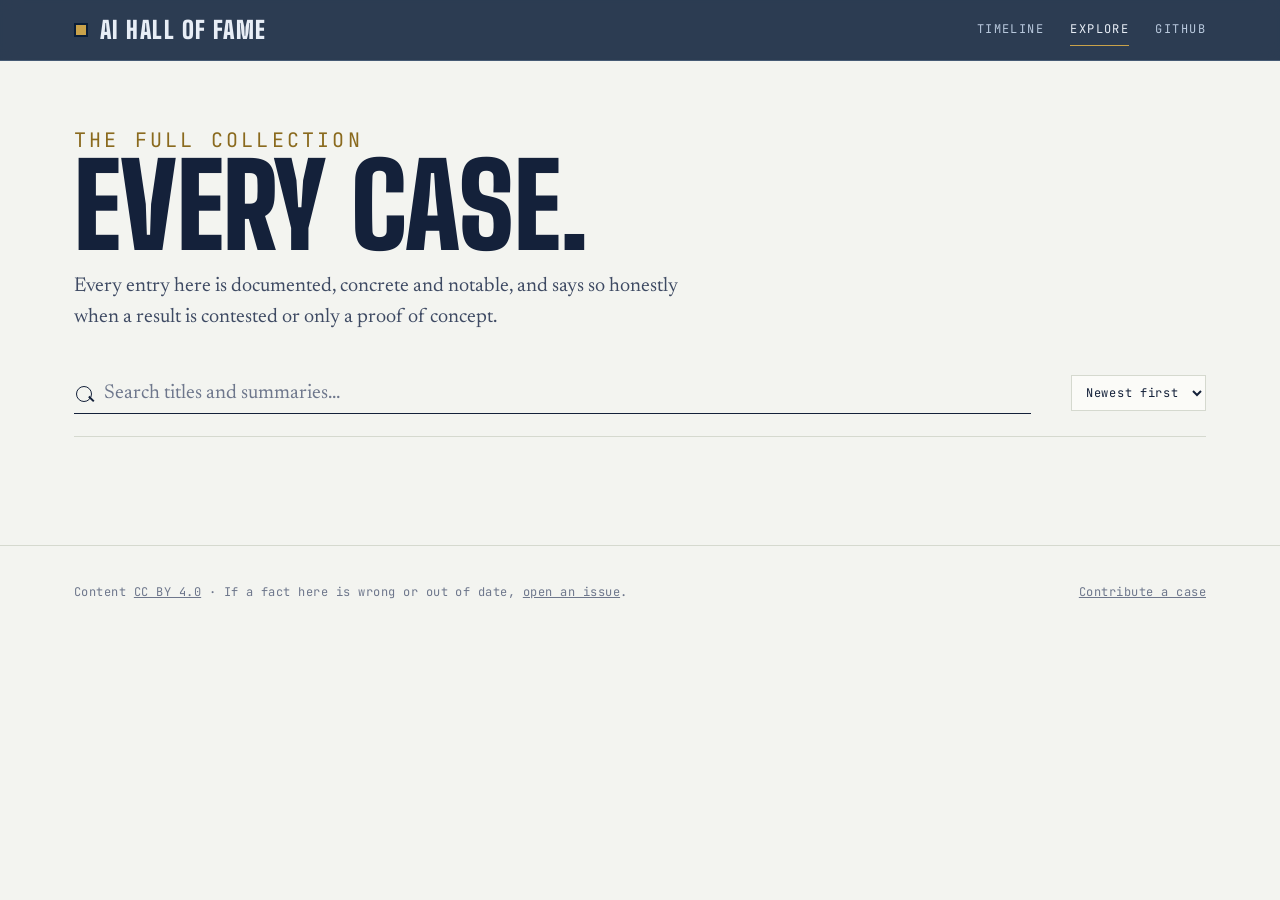
==== site/explore.html @ f3150649 "Add the website: to-scale timeline, explore page, entry pages; add Navier–Stokes blowup entry - site" ====
<!doctype html>
<html lang="en">
<head>
<meta charset="utf-8">
<meta name="viewport" content="width=device-width,initial-scale=1">
<title>Explore every case — AI Hall of Fame</title>
<meta name="description" content="Search and filter every documented case in the AI Hall of Fame by field, date and keyword.">
<link rel="icon" href="data:image/svg+xml,%3Csvg xmlns='http://www.w3.org/2000/svg' viewBox='0 0 16 16'%3E%3Crect width='16' height='16' fill='%230B1E38'/%3E%3Crect x='3' y='3' width='10' height='10' fill='%23C9A24A'/%3E%3C/svg%3E">
<link rel="preconnect" href="https://fonts.googleapis.com"><link rel="preconnect" href="https://fonts.gstatic.com" crossorigin>
<link href="https://fonts.googleapis.com/css2?family=Big+Shoulders+Display:wght@700;900&family=JetBrains+Mono:wght@400;600&family=Newsreader:ital,opsz,wght@0,6..72,400;0,6..72,500;1,6..72,400&display=swap" rel="stylesheet">
<link rel="stylesheet" href="assets/site.css">
</head>
<body>
<header class="mast"><div class="wrap">
  <a class="wordmark" href="./"><span class="plaque" aria-hidden="true"></span>AI Hall of Fame</a>
  <nav class="nav" aria-label="Site">
    <a href="./">Timeline</a>
    <a href="explore.html" aria-current="page">Explore</a>
    <a href="https://github.com/adamghaida/ai-hall-of-fame" target="_blank" rel="noopener">GitHub</a>
  </nav>
</div></header>

<main class="wrap">
  <div class="print-head">
    <p class="eyebrow">The full collection</p>
    <h1 id="h1">Every case.</h1>
    <p id="lede">Every entry here is documented, concrete and notable, and says so honestly when a result is contested or only a proof of concept.</p>
  </div>

  <div class="controls" role="search">
    <label class="search"><span class="sr">Search cases</span><input id="q" type="search" placeholder="Search titles and summaries…" autocomplete="off"></label>
    <div class="chips" id="chips" aria-label="Filter by field"></div>
    <label><span class="sr">Sort</span><select class="sort" id="sort"><option value="new">Newest first</option><option value="old">Oldest first</option><option value="az">A – Z</option></select></label>
  </div>
  <p class="count" id="count"></p>
  <div class="grid" id="grid"></div>
</main>

<footer class="foot"><div class="wrap">
  <div>Content <a href="https://creativecommons.org/licenses/by/4.0/" target="_blank" rel="noopener">CC BY 4.0</a> · If a fact here is wrong or out of date, <a href="https://github.com/adamghaida/ai-hall-of-fame/issues" target="_blank" rel="noopener">open an issue</a>.</div>
  <div><a href="https://github.com/adamghaida/ai-hall-of-fame/blob/main/CONTRIBUTING.md" target="_blank" rel="noopener">Contribute a case</a></div>
</div></footer>
<script>
(async function () {
  const db = await fetch('data/entries.json').then(r => r.json());
  const esc = s => String(s).replace(/[&<>"]/g, c => ({'&':'&amp;','<':'&lt;','>':'&gt;','"':'&quot;'}[c]));
  const strip = s => s.replace(/[*_`]/g, '');
  const params = new URLSearchParams(location.search);
  let field = params.get('field') || '';
  let q = params.get('q') || '';
  let sort = 'new';
  const $ = id => document.getElementById(id);
  $('q').value = q;

  function chips() {
    const all = [{ slug: '', emoji: '', name: 'All', count: db.entries.length }, ...db.fields];
    $('chips').innerHTML = all.map(f =>
      `<button type="button" data-f="${f.slug}" aria-pressed="${f.slug === field}">${f.emoji ? f.emoji + ' ' : ''}${esc(f.name)} <span style="opacity:.6">${f.count}</span></button>`).join('');
  }
  function render() {
    const needle = q.trim().toLowerCase();
    let list = db.entries.filter(e => (!field || e.field === field) &&
      (!needle || (e.title + ' ' + e.hook + ' ' + e.fieldName + ' ' + e.when).toLowerCase().includes(needle)));
    if (sort === 'old') list = list.slice().sort((a, b) => a.date.localeCompare(b.date));
    else if (sort === 'az') list = list.slice().sort((a, b) => a.title.localeCompare(b.title));
    const f = db.fields.find(x => x.slug === field);
    $('h1').textContent = f ? f.name + '.' : 'Every case.';
    $('lede').textContent = f ? f.description : 'Every entry here is documented, concrete and notable, and says so honestly when a result is contested or only a proof of concept.';
    $('count').textContent = `${list.length} case${list.length === 1 ? '' : 's'}${field || needle ? ' shown' : ''}`;
    $('grid').innerHTML = list.length ? list.map(e => `<a class="card" href="${e.url}">
      <span class="ey"><span>${e.emoji} ${esc(e.fieldName)}</span><span>${esc(e.when.split('·')[0].trim())}</span></span>
      <h3>${esc(e.title)}</h3><p>${esc(strip(e.hook))}</p>
      <span class="src">${e.sources.length} source${e.sources.length === 1 ? '' : 's'} · read the record ↗</span></a>`).join('')
      : `<p class="empty">Nothing matches. Try fewer words, or clear the field filter.</p>`;
    const u = new URL(location); field ? u.searchParams.set('field', field) : u.searchParams.delete('field');
    q ? u.searchParams.set('q', q) : u.searchParams.delete('q'); history.replaceState(null, '', u);
    document.title = (f ? f.name + ' — ' : 'Explore every case — ') + 'AI Hall of Fame';
  }
  chips(); render();
  $('chips').addEventListener('click', ev => { const b = ev.target.closest('button'); if (!b) return; field = b.dataset.f; chips(); render(); });
  $('q').addEventListener('input', ev => { q = ev.target.value; render(); });
  $('sort').addEventListener('change', ev => { sort = ev.target.value; render(); });
})();
</script>
</body>
</html>
---- site/assets/site.css ----
/* AI Hall of Fame — shared styles.
   Two surfaces: the "blueprint" (home timeline, deep Prussian blue, drafted lines)
   and the "print" (explore + entry pages, paper white, blue ink). */
:root{
  --blue-950:#081629; --blue-900:#0B1E38; --blue-800:#10294A; --blue-700:#17365F;
  --line:rgba(159,196,231,.22); --line-strong:rgba(159,196,231,.55);
  --on-blue:#E8EEF6; --on-blue-2:#B9C9DD; --on-blue-3:#8AA2BF;
  --paper:#F3F4F0; --paper-2:#E8EAE3; --card:#FBFBF8; --rule:#D5D9CF;
  --ink:#14213A; --ink-2:#3E4A63; --muted:#6E778C;
  --brass:#C9A24A; --brass-2:#E4C77A; --brass-ink:#8A6A1E;
  --display:'Big Shoulders Display','Arial Narrow',Impact,sans-serif;
  --serif:'Newsreader',Georgia,'Times New Roman',serif;
  --mono:'JetBrains Mono',ui-monospace,SFMono-Regular,Menlo,monospace;
  --max:1180px; --read:760px;
}
*{box-sizing:border-box}
html{-webkit-text-size-adjust:100%;scroll-behavior:smooth}
@media (prefers-reduced-motion:reduce){html{scroll-behavior:auto}}
body{margin:0;overflow-x:hidden;font-family:var(--serif);font-size:18px;line-height:1.55;color:var(--ink);background:var(--paper)}
body.blueprint{background:var(--blue-900);color:var(--on-blue)}
body.blueprint::before{content:"";position:fixed;inset:0;pointer-events:none;z-index:0;
  background-image:linear-gradient(var(--line) 1px,transparent 1px),linear-gradient(90deg,var(--line) 1px,transparent 1px);
  background-size:48px 48px;opacity:.45;mask-image:linear-gradient(#000 60%,transparent)}
a{color:inherit}
img{max-width:100%}
.wrap{max-width:var(--max);margin:0 auto;padding:0 24px;position:relative;z-index:1}
.mono{font-family:var(--mono)}
:focus-visible{outline:2px solid var(--brass);outline-offset:3px}
.sr{position:absolute;width:1px;height:1px;overflow:hidden;clip:rect(0 0 0 0)}

/* ---------- mast ---------- */
.mast{position:sticky;top:0;z-index:20;background:rgba(11,30,56,.86);-webkit-backdrop-filter:blur(10px);backdrop-filter:blur(10px);border-bottom:1px solid var(--line);color:var(--on-blue)}
.mast .wrap{display:flex;align-items:center;justify-content:space-between;height:60px}
.wordmark{font-family:var(--display);font-weight:900;font-size:24px;letter-spacing:.06em;text-transform:uppercase;text-decoration:none;display:flex;align-items:center;gap:12px}
.wordmark .plaque{display:inline-block;width:14px;height:14px;background:var(--brass);box-shadow:inset 0 0 0 2px var(--blue-900),inset 0 0 0 3px var(--brass)}
.nav{display:flex;gap:26px;font-family:var(--mono);font-size:12px;letter-spacing:.12em;text-transform:uppercase}
.nav a{text-decoration:none;color:var(--on-blue-2);padding:6px 0;border-bottom:1px solid transparent}
.nav a:hover,.nav a[aria-current]{color:var(--on-blue);border-bottom-color:var(--brass)}
@media (max-width:640px){.nav{gap:16px;font-size:11px}.wordmark{font-size:20px}}

/* ---------- home hero ---------- */
.hero{padding:88px 0 24px}
.eyebrow{font-family:var(--mono);font-size:12px;letter-spacing:.16em;text-transform:uppercase;color:var(--brass-2);margin:0 0 22px}
.hero h1{font-family:var(--display);font-weight:900;font-size:clamp(50px,12.5vw,190px);overflow-wrap:anywhere;line-height:.86;letter-spacing:-.005em;margin:0 0 30px;text-transform:uppercase;color:var(--on-blue)}
.hero h1 em{font-style:normal;color:var(--brass)}
.deck{font-size:clamp(19px,2.2vw,24px);line-height:1.45;color:var(--on-blue-2);max-width:700px;margin:0}
.deck strong{color:var(--on-blue);font-weight:500}

/* the strip — every moment on the timeline, positioned to scale */
.strip{margin:64px 0 0;padding:0}
.strip svg{display:block;width:100%;height:200px;overflow:visible}
.strip .axis{stroke:var(--line-strong);stroke-width:1}
.strip .tick{stroke:var(--line-strong)}
.strip .yr{font-family:var(--mono);font-size:11px;fill:var(--on-blue-3);letter-spacing:.08em}
.strip .m{cursor:pointer;transition:transform .2s}
.strip .m rect,.strip .m circle,.strip .m path{transition:opacity .3s}
.strip .m.achievement rect{fill:var(--brass)}
.strip .m.prize path{fill:var(--brass-2)}
.strip .m.launch circle{fill:var(--blue-900);stroke:var(--on-blue);stroke-width:1.5}
.strip .m.origin circle{fill:var(--on-blue-3)}
.strip .m:hover rect,.strip .m:hover circle,.strip .m:hover path,.strip .m.active rect,.strip .m.active circle,.strip .m.active path{filter:drop-shadow(0 0 6px rgba(228,199,122,.9))}
.strip .callout{font-family:var(--mono);font-size:11.5px;fill:var(--on-blue-2);letter-spacing:.04em}
.strip .callout tspan.n{fill:var(--brass-2);font-weight:600}
.strip .brace{stroke:var(--brass);stroke-width:1;fill:none}
.strip-cap{display:flex;flex-wrap:wrap;gap:8px 26px;align-items:baseline;margin:14px 0 0;font-family:var(--mono);font-size:12px;color:var(--on-blue-3);letter-spacing:.04em}
.strip-cap .k{display:inline-flex;align-items:center;gap:8px}
.k i{display:inline-block;width:10px;height:10px;flex:none}
.k.ach i{background:var(--brass)}
.k.lau i{border:1.5px solid var(--on-blue);border-radius:50%;width:9px;height:9px}
.k.pri i{background:var(--brass-2);transform:rotate(45deg) scale(.85)}
.k.ori i{background:var(--on-blue-3);border-radius:50%;width:6px;height:6px}
@media (prefers-reduced-motion:no-preference){
  .strip .m{opacity:0;animation:pop .35s ease-out forwards}
  @keyframes pop{from{opacity:0;transform:translateY(6px)}to{opacity:1;transform:none}}
}

/* ---------- timeline ---------- */
.tl{padding:72px 0 40px}
.tl-head{display:flex;justify-content:space-between;align-items:end;gap:24px;flex-wrap:wrap;border-bottom:1px solid var(--line-strong);padding-bottom:18px;margin-bottom:8px}
.tl-head h2{font-family:var(--display);font-weight:700;font-size:clamp(34px,4.5vw,54px);letter-spacing:.01em;text-transform:uppercase;margin:0;line-height:1}
.tl-head p{margin:0;font-family:var(--mono);font-size:12px;letter-spacing:.06em;color:var(--on-blue-3);max-width:520px;line-height:1.6}
.year{display:grid;grid-template-columns:72px 1fr;align-items:end;margin-top:56px;pointer-events:none}
.year span{grid-column:2;font-family:var(--display);font-weight:900;font-size:clamp(84px,11vw,150px);line-height:.8;color:transparent;-webkit-text-stroke:1px var(--line-strong);letter-spacing:.02em;transform:translateY(8px)}
.moment{display:grid;grid-template-columns:72px 128px 1fr;gap:0 24px;padding:30px 0 34px;border-top:1px solid var(--line);position:relative;text-decoration:none;color:inherit}
.moment:first-of-type{border-top:0}
.moment .rail{position:relative;height:100%}
.moment .rail::before{content:"";position:absolute;left:35px;top:-30px;bottom:-34px;width:1px;background:var(--line-strong)}
.moment .mark{position:absolute;left:29px;top:10px;width:13px;height:13px;background:var(--brass);z-index:1}
.moment.launch .mark{background:var(--blue-900);border:1.5px solid var(--on-blue);border-radius:50%}
.moment.origin .mark{background:var(--on-blue-3);border-radius:50%;width:8px;height:8px;left:31.5px;top:12px}
.moment.prize .mark{background:var(--brass-2);transform:rotate(45deg) scale(.9)}
.moment .date{font-family:var(--mono);font-size:12.5px;letter-spacing:.06em;color:var(--on-blue-3);padding-top:6px;white-space:nowrap}
.moment .date b{display:block;color:var(--on-blue-2);font-weight:600}
.moment h3{font-family:var(--display);font-weight:700;font-size:clamp(28px,3.4vw,38px);line-height:1;letter-spacing:.005em;margin:0 0 12px;color:var(--on-blue);text-transform:uppercase}
.moment p{margin:0 0 14px;color:var(--on-blue-2);max-width:680px;font-size:18px}
.moment .meta{display:flex;flex-wrap:wrap;gap:10px 18px;align-items:center;font-family:var(--mono);font-size:12px;letter-spacing:.06em}
.chip{display:inline-flex;align-items:center;gap:6px;border:1px solid var(--line-strong);padding:4px 9px;color:var(--on-blue-2);text-transform:uppercase;font-size:11px;letter-spacing:.1em;text-decoration:none}
.chip:hover{border-color:var(--brass);color:var(--on-blue)}
.go{color:var(--brass-2);text-decoration:none;border-bottom:1px solid rgba(201,162,74,.5);text-transform:uppercase;letter-spacing:.1em;font-size:11px}
.go:hover{border-bottom-color:var(--brass-2)}
.moment.launch h3,.moment.origin h3{color:var(--on-blue-2)}
.moment.launch h3::after{content:"release";font-family:var(--mono);font-weight:400;font-size:10px;letter-spacing:.14em;color:var(--on-blue-3);margin-left:12px;vertical-align:middle;border:1px solid var(--line-strong);padding:2px 6px;border-radius:2px;text-transform:uppercase}
@media (prefers-reduced-motion:no-preference){
  .moment{opacity:0;transform:translateY(14px);transition:opacity .55s ease,transform .55s ease}
  .moment.in{opacity:1;transform:none}
}
@media (max-width:760px){
  .moment{grid-template-columns:36px 1fr;gap:0 14px}
  .moment .rail::before{left:17px}.moment .mark{left:11px}.moment.origin .mark{left:13.5px}
  .moment .rail{grid-row:1 / span 2}
  .moment .date{grid-column:2;padding:0 0 6px}
  .moment>div:last-child{grid-column:2}
  .moment h3{font-size:26px}
  .year{grid-template-columns:36px 1fr}
}

/* ---------- explore CTA + fields ---------- */
.cta{padding:56px 0 80px;border-top:1px solid var(--line-strong);margin-top:40px}
.cta-grid{display:grid;grid-template-columns:1.2fr 1fr;gap:48px;align-items:start}
.cta h2{font-family:var(--display);font-weight:900;font-size:clamp(44px,6.5vw,88px);line-height:.9;margin:0 0 18px;text-transform:uppercase}
.cta p{color:var(--on-blue-2);max-width:520px;margin:0 0 26px}
.btn{display:inline-flex;align-items:center;gap:12px;font-family:var(--mono);font-size:13px;letter-spacing:.14em;text-transform:uppercase;text-decoration:none;background:var(--brass);color:var(--blue-950);padding:16px 22px;font-weight:600}
.btn:hover{background:var(--brass-2)}
.btn.ghost{background:transparent;color:var(--on-blue);border:1px solid var(--line-strong)}
.btn.ghost:hover{border-color:var(--brass);color:var(--brass-2)}
.fields{display:grid;grid-template-columns:repeat(2,1fr);gap:1px;background:var(--line-strong);border:1px solid var(--line-strong)}
.fields a{background:var(--blue-900);padding:16px 16px 14px;text-decoration:none;display:flex;flex-direction:column;gap:6px;min-height:92px}
.fields a:hover{background:var(--blue-800)}
.fields .fn{font-family:var(--display);font-weight:700;font-size:22px;text-transform:uppercase;letter-spacing:.02em;line-height:1}
.fields .fc{font-family:var(--mono);font-size:11px;letter-spacing:.1em;color:var(--on-blue-3);text-transform:uppercase}
@media (max-width:900px){.cta-grid{grid-template-columns:1fr}}

/* ---------- footer ---------- */
.foot{border-top:1px solid var(--line);padding:36px 0 56px;font-family:var(--mono);font-size:12px;letter-spacing:.04em;line-height:1.8}
.foot .wrap{display:flex;justify-content:space-between;gap:24px;flex-wrap:wrap}
body.blueprint .foot{color:var(--on-blue-3)}
body:not(.blueprint) .foot{color:var(--muted);border-top-color:var(--rule)}
.foot a{color:inherit}

/* ---------- print surfaces (explore + entry) ---------- */
.print-head{padding:64px 0 28px}
.print-head h1{font-family:var(--display);font-weight:900;font-size:clamp(52px,9vw,124px);line-height:.88;text-transform:uppercase;margin:0 0 14px;letter-spacing:-.005em}
.print-head p{color:var(--ink-2);max-width:640px;margin:0;font-size:20px}
.print-head .eyebrow{color:var(--brass-ink)}
.controls{display:flex;flex-wrap:wrap;gap:14px 20px;align-items:center;padding:10px 0 22px;border-bottom:1px solid var(--rule);margin-bottom:28px;position:sticky;top:60px;background:var(--paper);z-index:5}
.search{flex:1 1 320px;position:relative}
.search input{width:100%;font-family:var(--serif);font-size:20px;padding:12px 0 10px 30px;border:0;border-bottom:1.5px solid var(--ink);background:transparent;color:var(--ink)}
.search input::placeholder{color:var(--muted)}
.search::before{content:"";position:absolute;left:2px;top:15px;width:14px;height:14px;border:1.5px solid var(--ink);border-radius:50%}
.search::after{content:"";position:absolute;left:14px;top:27px;width:7px;height:1.5px;background:var(--ink);transform:rotate(45deg)}
.chips{display:flex;flex-wrap:wrap;gap:8px}
.chips button{font-family:var(--mono);font-size:11px;letter-spacing:.1em;text-transform:uppercase;border:1px solid var(--rule);background:transparent;padding:7px 10px;cursor:pointer;color:var(--ink-2)}
.chips button:hover{border-color:var(--ink)}
.chips button[aria-pressed=true]{background:var(--ink);color:var(--paper);border-color:var(--ink)}
select.sort{font-family:var(--mono);font-size:12px;letter-spacing:.06em;border:1px solid var(--rule);background:var(--card);padding:8px 10px;color:var(--ink)}
.count{font-family:var(--mono);font-size:12px;letter-spacing:.08em;color:var(--muted);text-transform:uppercase;margin:0 0 18px}
.grid{display:grid;grid-template-columns:repeat(auto-fill,minmax(300px,1fr));gap:18px;padding-bottom:80px}
.card{display:flex;flex-direction:column;gap:10px;background:var(--card);border:1px solid var(--rule);padding:22px 22px 20px;text-decoration:none;color:inherit;position:relative;min-height:220px}
.card::before{content:"";position:absolute;left:0;top:0;bottom:0;width:4px;background:var(--brass);opacity:0;transition:opacity .2s}
.card:hover{border-color:var(--ink)}
.card:hover::before{opacity:1}
.card .ey{font-family:var(--mono);font-size:11px;letter-spacing:.1em;text-transform:uppercase;color:var(--muted);display:flex;justify-content:space-between;gap:10px}
.card h3{font-family:var(--display);font-weight:700;font-size:27px;line-height:1;letter-spacing:.005em;margin:0;text-transform:uppercase}
.card p{margin:0;font-size:16px;color:var(--ink-2);display:-webkit-box;-webkit-line-clamp:4;-webkit-box-orient:vertical;overflow:hidden}
.card .src{margin-top:auto;font-family:var(--mono);font-size:11px;letter-spacing:.08em;color:var(--brass-ink);text-transform:uppercase}
.empty{padding:60px 0;color:var(--muted);font-family:var(--mono);font-size:13px}

/* entry page */
.entry-head{padding:56px 0 20px;border-bottom:1px solid var(--rule)}
.crumbs{font-family:var(--mono);font-size:12px;letter-spacing:.08em;text-transform:uppercase;color:var(--muted);margin:0 0 26px;display:flex;flex-wrap:wrap;gap:8px}
.crumbs a{color:var(--ink-2);text-decoration:none}
.crumbs a:hover{color:var(--brass-ink)}
.entry-head h1{font-family:var(--display);font-weight:900;font-size:clamp(42px,6.4vw,84px);line-height:.92;margin:0 0 26px;text-transform:uppercase;letter-spacing:-.003em;max-width:1000px}
.hook{font-size:clamp(20px,2.4vw,25px);line-height:1.4;font-style:italic;color:var(--ink-2);max-width:820px;margin:0;padding-left:20px;border-left:3px solid var(--brass)}
.hook em{font-style:normal}
.entry-body{display:grid;grid-template-columns:minmax(0,var(--read)) 280px;gap:64px;padding:40px 0 60px}
@media (max-width:1040px){.entry-body{grid-template-columns:minmax(0,1fr)}.side{display:none}}
.prose{font-size:19px;line-height:1.62}
.prose h2{font-family:var(--display);font-weight:700;font-size:34px;line-height:1;letter-spacing:.01em;text-transform:uppercase;margin:48px 0 16px;padding-top:22px;border-top:1px solid var(--rule)}
.prose h2:first-child{margin-top:0;border-top:0;padding-top:0}
.prose h3{font-family:var(--display);font-weight:700;font-size:24px;text-transform:uppercase;letter-spacing:.02em;margin:32px 0 10px}
.prose p{margin:0 0 18px}
.prose a{color:var(--ink);text-decoration:underline;text-decoration-color:var(--brass);text-underline-offset:3px}
.prose a:hover{color:var(--brass-ink)}
.prose ul,.prose ol{padding-left:24px;margin:0 0 18px}
.prose li{margin:0 0 8px}
.prose blockquote{margin:0 0 18px;padding:2px 0 2px 18px;border-left:3px solid var(--brass);color:var(--ink-2);font-style:italic}
.prose code{font-family:var(--mono);font-size:.82em;background:var(--paper-2);padding:2px 5px;border-radius:2px}
.prose pre{background:var(--blue-950);color:var(--on-blue);padding:18px 20px;overflow:auto;font-size:13.5px;line-height:1.55;margin:0 0 20px;position:relative;border-left:3px solid var(--brass)}
.prose pre code{background:none;padding:0;font-size:inherit;color:inherit}
.prose .table-wrap{overflow-x:auto;margin:0 0 20px}
.prose table{border-collapse:collapse;width:100%;font-size:16px}
.prose th,.prose td{text-align:left;padding:8px 10px;border-bottom:1px solid var(--rule);vertical-align:top}
.prose th{font-family:var(--mono);font-size:11px;letter-spacing:.1em;text-transform:uppercase;color:var(--muted)}
.prose hr{border:0;border-top:1px solid var(--rule);margin:28px 0}
.section{scroll-margin-top:80px}
.section-label{font-family:var(--mono);font-size:11px;letter-spacing:.16em;text-transform:uppercase;color:var(--brass-ink);margin:56px 0 8px;padding-top:28px;border-top:2px solid var(--ink);display:flex;justify-content:space-between;align-items:baseline;gap:16px}
.section-label:first-child{margin-top:0;border-top:0;padding-top:0}
.section-label .sub{color:var(--muted);letter-spacing:.04em;text-transform:none;font-size:12px}
.side{position:sticky;top:84px;align-self:start;font-family:var(--mono);font-size:12px;letter-spacing:.04em}
.side h4{font-size:11px;letter-spacing:.16em;text-transform:uppercase;color:var(--muted);margin:0 0 10px;font-weight:600}
.side ul{list-style:none;margin:0 0 30px;padding:0}
.side li{margin:0 0 8px;line-height:1.45}
.side a{color:var(--ink-2);text-decoration:none}
.side a:hover{color:var(--brass-ink)}
.side .src a{display:block;color:var(--ink);text-decoration:underline;text-decoration-color:var(--rule);text-underline-offset:3px;font-family:var(--serif);font-size:15px;letter-spacing:0}
.side .src a:hover{text-decoration-color:var(--brass)}
.side .toc a[aria-current]{color:var(--brass-ink)}
.copy-btn{position:absolute;top:10px;right:10px;font-family:var(--mono);font-size:10.5px;letter-spacing:.12em;text-transform:uppercase;background:var(--brass);color:var(--blue-950);border:0;padding:6px 9px;cursor:pointer;font-weight:600}
.copy-btn:hover{background:var(--brass-2)}
.more{border-top:2px solid var(--ink);padding:36px 0 70px}
.more h2{font-family:var(--display);font-weight:900;font-size:clamp(36px,5vw,60px);line-height:.9;text-transform:uppercase;margin:0 0 22px}
.more-grid{display:grid;grid-template-columns:repeat(auto-fill,minmax(240px,1fr));gap:14px}
.more-card{display:flex;flex-direction:column;gap:8px;background:var(--card);border:1px solid var(--rule);padding:18px;text-decoration:none;color:inherit}
.more-card:hover{border-color:var(--ink)}
.more-when{font-family:var(--mono);font-size:11px;letter-spacing:.1em;text-transform:uppercase;color:var(--muted)}
.more-title{font-family:var(--display);font-weight:700;font-size:22px;line-height:1;text-transform:uppercase}
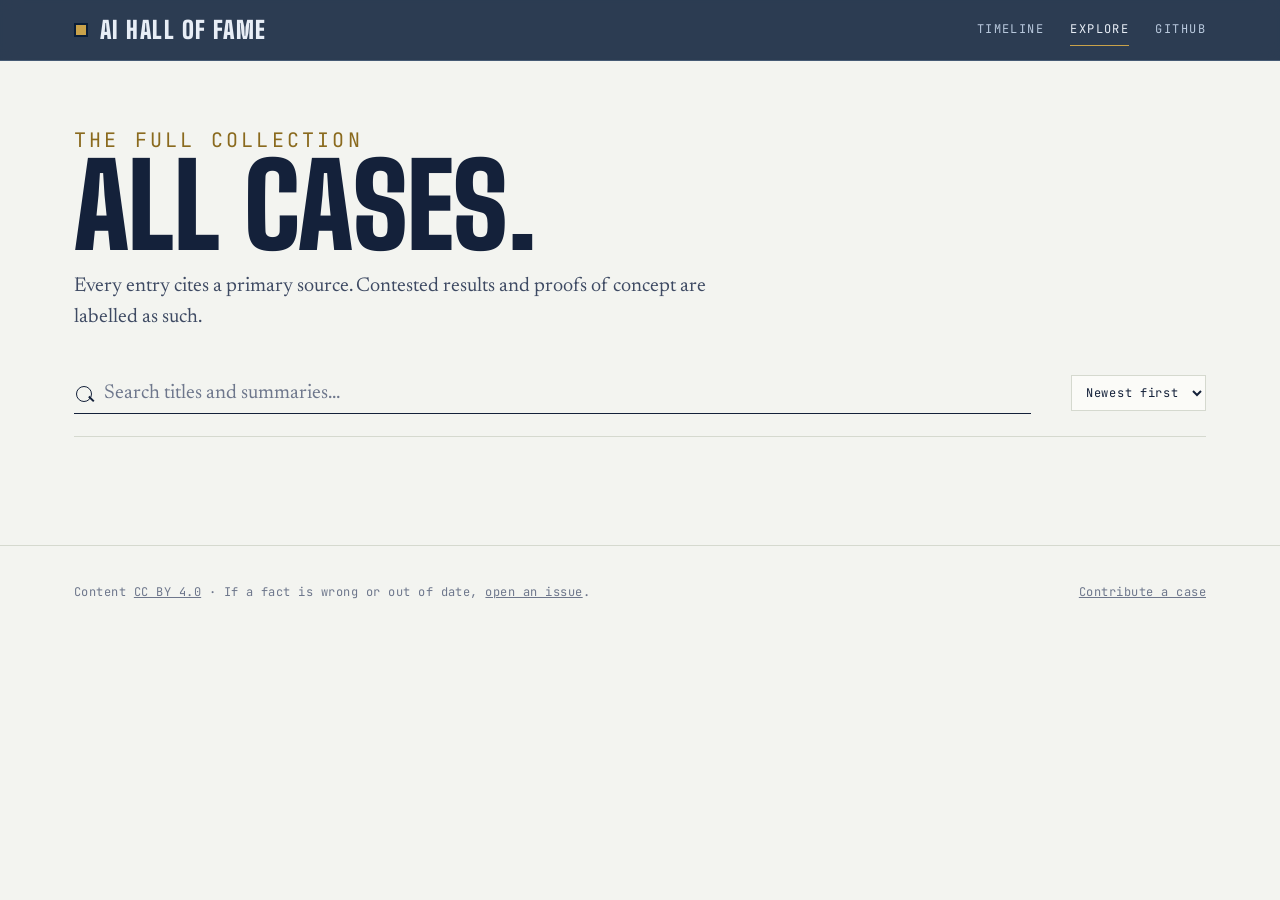
==== commit d9f6da93: "Drier copy across the site, timeline blurbs and the Navier–Stokes entry Co-Authored-By: Claude Fable" ====
--- a/site/explore.html
+++ b/site/explore.html
@@ -3,8 +3,8 @@
 <head>
 <meta charset="utf-8">
 <meta name="viewport" content="width=device-width,initial-scale=1">
-<title>Explore every case — AI Hall of Fame</title>
-<meta name="description" content="Search and filter every documented case in the AI Hall of Fame by field, date and keyword.">
+<title>All cases — AI Hall of Fame</title>
+<meta name="description" content="Every entry in the AI Hall of Fame, filterable by field and searchable by keyword.">
 <link rel="icon" href="data:image/svg+xml,%3Csvg xmlns='http://www.w3.org/2000/svg' viewBox='0 0 16 16'%3E%3Crect width='16' height='16' fill='%230B1E38'/%3E%3Crect x='3' y='3' width='10' height='10' fill='%23C9A24A'/%3E%3C/svg%3E">
 <link rel="preconnect" href="https://fonts.googleapis.com"><link rel="preconnect" href="https://fonts.gstatic.com" crossorigin>
 <link href="https://fonts.googleapis.com/css2?family=Big+Shoulders+Display:wght@700;900&family=JetBrains+Mono:wght@400;600&family=Newsreader:ital,opsz,wght@0,6..72,400;0,6..72,500;1,6..72,400&display=swap" rel="stylesheet">
@@ -23,8 +23,8 @@
 <main class="wrap">
   <div class="print-head">
     <p class="eyebrow">The full collection</p>
-    <h1 id="h1">Every case.</h1>
-    <p id="lede">Every entry here is documented, concrete and notable, and says so honestly when a result is contested or only a proof of concept.</p>
+    <h1 id="h1">All cases.</h1>
+    <p id="lede">Every entry cites a primary source. Contested results and proofs of concept are labelled as such.</p>
   </div>
 
   <div class="controls" role="search">
@@ -37,7 +37,7 @@
 </main>
 
 <footer class="foot"><div class="wrap">
-  <div>Content <a href="https://creativecommons.org/licenses/by/4.0/" target="_blank" rel="noopener">CC BY 4.0</a> · If a fact here is wrong or out of date, <a href="https://github.com/adamghaida/ai-hall-of-fame/issues" target="_blank" rel="noopener">open an issue</a>.</div>
+  <div>Content <a href="https://creativecommons.org/licenses/by/4.0/" target="_blank" rel="noopener">CC BY 4.0</a> · If a fact is wrong or out of date, <a href="https://github.com/adamghaida/ai-hall-of-fame/issues" target="_blank" rel="noopener">open an issue</a>.</div>
   <div><a href="https://github.com/adamghaida/ai-hall-of-fame/blob/main/CONTRIBUTING.md" target="_blank" rel="noopener">Contribute a case</a></div>
 </div></footer>
 <script>
@@ -64,17 +64,17 @@
     if (sort === 'old') list = list.slice().sort((a, b) => a.date.localeCompare(b.date));
     else if (sort === 'az') list = list.slice().sort((a, b) => a.title.localeCompare(b.title));
     const f = db.fields.find(x => x.slug === field);
-    $('h1').textContent = f ? f.name + '.' : 'Every case.';
-    $('lede').textContent = f ? f.description : 'Every entry here is documented, concrete and notable, and says so honestly when a result is contested or only a proof of concept.';
+    $('h1').textContent = f ? f.name + '.' : 'All cases.';
+    $('lede').textContent = f ? f.description : 'Every entry cites a primary source. Contested results and proofs of concept are labelled as such.';
     $('count').textContent = `${list.length} case${list.length === 1 ? '' : 's'}${field || needle ? ' shown' : ''}`;
     $('grid').innerHTML = list.length ? list.map(e => `<a class="card" href="${e.url}">
       <span class="ey"><span>${e.emoji} ${esc(e.fieldName)}</span><span>${esc(e.when.split('·')[0].trim())}</span></span>
       <h3>${esc(e.title)}</h3><p>${esc(strip(e.hook))}</p>
-      <span class="src">${e.sources.length} source${e.sources.length === 1 ? '' : 's'} · read the record ↗</span></a>`).join('')
+      <span class="src">${e.sources.length} source${e.sources.length === 1 ? '' : 's'} · read the entry ↗</span></a>`).join('')
       : `<p class="empty">Nothing matches. Try fewer words, or clear the field filter.</p>`;
     const u = new URL(location); field ? u.searchParams.set('field', field) : u.searchParams.delete('field');
     q ? u.searchParams.set('q', q) : u.searchParams.delete('q'); history.replaceState(null, '', u);
-    document.title = (f ? f.name + ' — ' : 'Explore every case — ') + 'AI Hall of Fame';
+    document.title = (f ? f.name + ' — ' : 'All cases — ') + 'AI Hall of Fame';
   }
   chips(); render();
   $('chips').addEventListener('click', ev => { const b = ev.target.closest('button'); if (!b) return; field = b.dataset.f; chips(); render(); });
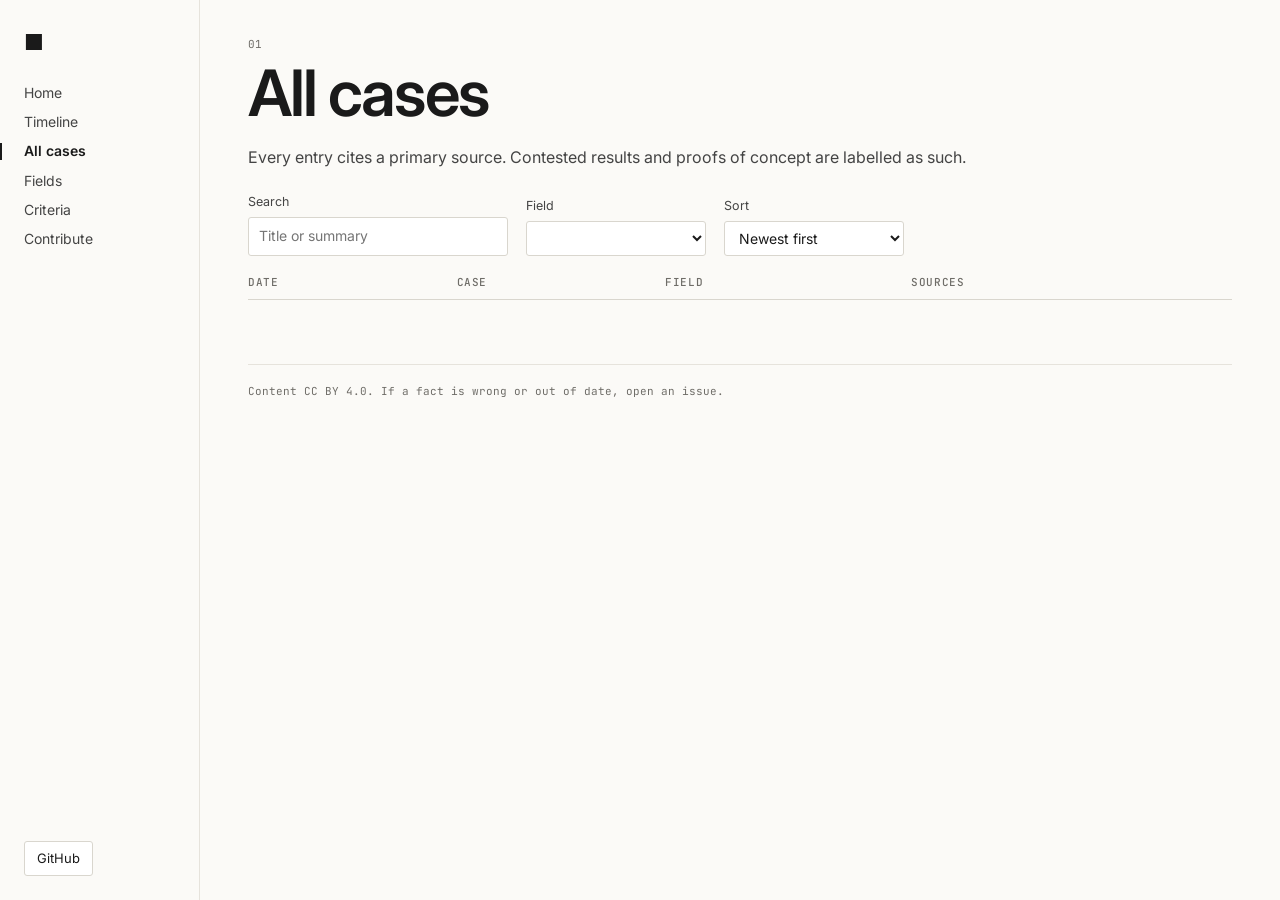
==== commit 60a0ed83: "Restyle the site: plain research-page layout with left nav and numbered sections Off-white ground, I" ====
--- a/site/explore.html
+++ b/site/explore.html
@@ -5,58 +5,58 @@
 <meta name="viewport" content="width=device-width,initial-scale=1">
 <title>All cases — AI Hall of Fame</title>
 <meta name="description" content="Every entry in the AI Hall of Fame, filterable by field and searchable by keyword.">
-<link rel="icon" href="data:image/svg+xml,%3Csvg xmlns='http://www.w3.org/2000/svg' viewBox='0 0 16 16'%3E%3Crect width='16' height='16' fill='%230B1E38'/%3E%3Crect x='3' y='3' width='10' height='10' fill='%23C9A24A'/%3E%3C/svg%3E">
+<link rel="icon" href="data:image/svg+xml,%3Csvg xmlns='http://www.w3.org/2000/svg' viewBox='0 0 16 16'%3E%3Crect width='16' height='16' fill='%23fbfaf7'/%3E%3Crect x='4' y='4' width='8' height='8' fill='%231a1a1a'/%3E%3C/svg%3E">
 <link rel="preconnect" href="https://fonts.googleapis.com"><link rel="preconnect" href="https://fonts.gstatic.com" crossorigin>
-<link href="https://fonts.googleapis.com/css2?family=Big+Shoulders+Display:wght@700;900&family=JetBrains+Mono:wght@400;600&family=Newsreader:ital,opsz,wght@0,6..72,400;0,6..72,500;1,6..72,400&display=swap" rel="stylesheet">
+<link href="https://fonts.googleapis.com/css2?family=Inter:wght@400;500;600&family=JetBrains+Mono:wght@400;500;600&display=swap" rel="stylesheet">
 <link rel="stylesheet" href="assets/site.css">
 </head>
 <body>
-<header class="mast"><div class="wrap">
-  <a class="wordmark" href="./"><span class="plaque" aria-hidden="true"></span>AI Hall of Fame</a>
-  <nav class="nav" aria-label="Site">
-    <a href="./">Timeline</a>
-    <a href="explore.html" aria-current="page">Explore</a>
-    <a href="https://github.com/adamghaida/ai-hall-of-fame" target="_blank" rel="noopener">GitHub</a>
+<aside class="side-nav">
+  <a class="logo" href="./" aria-label="AI Hall of Fame">■</a>
+  <nav aria-label="Site">
+    <a href="./">Home</a>
+    <a href="./#timeline">Timeline</a>
+    <a href="explore.html" aria-current="page">All cases</a>
+    <a href="./#fields">Fields</a>
+    <a href="./#criteria">Criteria</a>
+    <a href="./#contribute">Contribute</a>
   </nav>
-</div></header>
+  <div class="side-foot"><a class="btn" href="https://github.com/adamghaida/ai-hall-of-fame" target="_blank" rel="noopener">GitHub</a></div>
+</aside>
 
-<main class="wrap">
-  <div class="print-head">
-    <p class="eyebrow">The full collection</p>
-    <h1 id="h1">All cases.</h1>
-    <p id="lede">Every entry cites a primary source. Contested results and proofs of concept are labelled as such.</p>
-  </div>
+<main class="content">
+<section>
+  <span class="num">01</span>
+  <h1 id="h1">All cases</h1>
+  <p class="lede" id="lede">Every entry cites a primary source. Contested results and proofs of concept are labelled as such.</p>
 
   <div class="controls" role="search">
-    <label class="search"><span class="sr">Search cases</span><input id="q" type="search" placeholder="Search titles and summaries…" autocomplete="off"></label>
-    <div class="chips" id="chips" aria-label="Filter by field"></div>
-    <label><span class="sr">Sort</span><select class="sort" id="sort"><option value="new">Newest first</option><option value="old">Oldest first</option><option value="az">A – Z</option></select></label>
+    <label class="field">Search<input id="q" type="search" placeholder="Title or summary" autocomplete="off"></label>
+    <label class="field">Field<select id="field"></select></label>
+    <label class="field">Sort<select id="sort"><option value="new">Newest first</option><option value="old">Oldest first</option><option value="az">A to Z</option></select></label>
   </div>
   <p class="count" id="count"></p>
-  <div class="grid" id="grid"></div>
+  <div class="tbl-wrap"><table class="tbl">
+    <thead><tr><th>Date</th><th>Case</th><th class="hide-sm">Field</th><th class="hide-sm">Sources</th></tr></thead>
+    <tbody id="tbody"></tbody>
+  </table></div>
+  <p class="empty" id="empty" hidden>Nothing matches. Try fewer words, or set the field to All.</p>
+</section>
+<footer class="foot">
+  <span>Content <a href="https://creativecommons.org/licenses/by/4.0/" target="_blank" rel="noopener">CC BY 4.0</a>. If a fact is wrong or out of date, <a href="https://github.com/adamghaida/ai-hall-of-fame/issues" target="_blank" rel="noopener">open an issue</a>.</span>
+</footer>
 </main>
-
-<footer class="foot"><div class="wrap">
-  <div>Content <a href="https://creativecommons.org/licenses/by/4.0/" target="_blank" rel="noopener">CC BY 4.0</a> · If a fact is wrong or out of date, <a href="https://github.com/adamghaida/ai-hall-of-fame/issues" target="_blank" rel="noopener">open an issue</a>.</div>
-  <div><a href="https://github.com/adamghaida/ai-hall-of-fame/blob/main/CONTRIBUTING.md" target="_blank" rel="noopener">Contribute a case</a></div>
-</div></footer>
 <script>
 (async function () {
   const db = await fetch('data/entries.json').then(r => r.json());
   const esc = s => String(s).replace(/[&<>"]/g, c => ({'&':'&amp;','<':'&lt;','>':'&gt;','"':'&quot;'}[c]));
   const strip = s => s.replace(/[*_`]/g, '');
   const params = new URLSearchParams(location.search);
-  let field = params.get('field') || '';
-  let q = params.get('q') || '';
-  let sort = 'new';
   const $ = id => document.getElementById(id);
+  let field = params.get('field') || '', q = params.get('q') || '', sort = 'new';
   $('q').value = q;
-
-  function chips() {
-    const all = [{ slug: '', emoji: '', name: 'All', count: db.entries.length }, ...db.fields];
-    $('chips').innerHTML = all.map(f =>
-      `<button type="button" data-f="${f.slug}" aria-pressed="${f.slug === field}">${f.emoji ? f.emoji + ' ' : ''}${esc(f.name)} <span style="opacity:.6">${f.count}</span></button>`).join('');
-  }
+  $('field').innerHTML = `<option value="">All (${db.entries.length})</option>` + db.fields.map(f => `<option value="${f.slug}">${esc(f.name)} (${f.count})</option>`).join('');
+  $('field').value = field;
   function render() {
     const needle = q.trim().toLowerCase();
     let list = db.entries.filter(e => (!field || e.field === field) &&
@@ -64,20 +64,21 @@
     if (sort === 'old') list = list.slice().sort((a, b) => a.date.localeCompare(b.date));
     else if (sort === 'az') list = list.slice().sort((a, b) => a.title.localeCompare(b.title));
     const f = db.fields.find(x => x.slug === field);
-    $('h1').textContent = f ? f.name + '.' : 'All cases.';
+    $('h1').textContent = f ? f.name : 'All cases';
     $('lede').textContent = f ? f.description : 'Every entry cites a primary source. Contested results and proofs of concept are labelled as such.';
-    $('count').textContent = `${list.length} case${list.length === 1 ? '' : 's'}${field || needle ? ' shown' : ''}`;
-    $('grid').innerHTML = list.length ? list.map(e => `<a class="card" href="${e.url}">
-      <span class="ey"><span>${e.emoji} ${esc(e.fieldName)}</span><span>${esc(e.when.split('·')[0].trim())}</span></span>
-      <h3>${esc(e.title)}</h3><p>${esc(strip(e.hook))}</p>
-      <span class="src">${e.sources.length} source${e.sources.length === 1 ? '' : 's'} · read the entry ↗</span></a>`).join('')
-      : `<p class="empty">Nothing matches. Try fewer words, or clear the field filter.</p>`;
+    $('count').textContent = `${list.length} of ${db.entries.length} cases`;
+    $('tbody').innerHTML = list.map(e => `<tr>
+      <td class="n">${esc(e.when.split('·')[0].trim())}</td>
+      <td><a class="t" href="${e.url}">${esc(e.title)}</a><span class="sum">${esc(strip(e.hook))}</span></td>
+      <td class="hide-sm" style="white-space:nowrap"><a href="?field=${e.field}" style="color:var(--text-2)">${esc(e.fieldName)}</a></td>
+      <td class="hide-sm n">${e.sources.length}</td></tr>`).join('');
+    $('empty').hidden = list.length > 0;
     const u = new URL(location); field ? u.searchParams.set('field', field) : u.searchParams.delete('field');
     q ? u.searchParams.set('q', q) : u.searchParams.delete('q'); history.replaceState(null, '', u);
-    document.title = (f ? f.name + ' — ' : 'All cases — ') + 'AI Hall of Fame';
+    document.title = (f ? f.name : 'All cases') + ' — AI Hall of Fame';
   }
-  chips(); render();
-  $('chips').addEventListener('click', ev => { const b = ev.target.closest('button'); if (!b) return; field = b.dataset.f; chips(); render(); });
+  render();
+  $('field').addEventListener('change', ev => { field = ev.target.value; render(); });
   $('q').addEventListener('input', ev => { q = ev.target.value; render(); });
   $('sort').addEventListener('change', ev => { sort = ev.target.value; render(); });
 })();
--- a/site/assets/site.css
+++ b/site/assets/site.css
@@ -1,217 +1,155 @@
-/* AI Hall of Fame — shared styles.
-   Two surfaces: the "blueprint" (home timeline, deep Prussian blue, drafted lines)
-   and the "print" (explore + entry pages, paper white, blue ink). */
+/* AI Hall of Fame. Plain research-page style: off-white ground, left nav, numbered sections. */
 :root{
-  --blue-950:#081629; --blue-900:#0B1E38; --blue-800:#10294A; --blue-700:#17365F;
-  --line:rgba(159,196,231,.22); --line-strong:rgba(159,196,231,.55);
-  --on-blue:#E8EEF6; --on-blue-2:#B9C9DD; --on-blue-3:#8AA2BF;
-  --paper:#F3F4F0; --paper-2:#E8EAE3; --card:#FBFBF8; --rule:#D5D9CF;
-  --ink:#14213A; --ink-2:#3E4A63; --muted:#6E778C;
-  --brass:#C9A24A; --brass-2:#E4C77A; --brass-ink:#8A6A1E;
-  --display:'Big Shoulders Display','Arial Narrow',Impact,sans-serif;
-  --serif:'Newsreader',Georgia,'Times New Roman',serif;
-  --mono:'JetBrains Mono',ui-monospace,SFMono-Regular,Menlo,monospace;
-  --max:1180px; --read:760px;
+  --bg:#fbfaf7; --panel:#ffffff; --line:#e6e3dc; --line-2:#d9d6ce;
+  --text:#1a1a1a; --text-2:#444; --muted:#6f6d68; --faint:#a3a19b;
+  --accent:#d24a1f; --accent-2:#b53d17;
+  --sans:'Inter',-apple-system,BlinkMacSystemFont,'Segoe UI',Helvetica,Arial,sans-serif;
+  --mono:'JetBrains Mono',ui-monospace,SFMono-Regular,Menlo,Consolas,monospace;
+  --nav:200px; --content:1000px; --prose:720px;
 }
 *{box-sizing:border-box}
-html{-webkit-text-size-adjust:100%;scroll-behavior:smooth}
-@media (prefers-reduced-motion:reduce){html{scroll-behavior:auto}}
-body{margin:0;overflow-x:hidden;font-family:var(--serif);font-size:18px;line-height:1.55;color:var(--ink);background:var(--paper)}
-body.blueprint{background:var(--blue-900);color:var(--on-blue)}
-body.blueprint::before{content:"";position:fixed;inset:0;pointer-events:none;z-index:0;
-  background-image:linear-gradient(var(--line) 1px,transparent 1px),linear-gradient(90deg,var(--line) 1px,transparent 1px);
-  background-size:48px 48px;opacity:.45;mask-image:linear-gradient(#000 60%,transparent)}
-a{color:inherit}
+html{-webkit-text-size-adjust:100%}
+body{margin:0;background:var(--bg);color:var(--text);font-family:var(--sans);font-size:15px;line-height:1.6;-webkit-font-smoothing:antialiased}
+a{color:var(--accent);text-decoration:none}
+a:hover{color:var(--accent-2);text-decoration:underline;text-underline-offset:2px}
 img{max-width:100%}
-.wrap{max-width:var(--max);margin:0 auto;padding:0 24px;position:relative;z-index:1}
+:focus-visible{outline:2px solid var(--accent);outline-offset:2px}
+.sr{position:absolute;width:1px;height:1px;overflow:hidden;clip:rect(0 0 0 0)}
 .mono{font-family:var(--mono)}
-:focus-visible{outline:2px solid var(--brass);outline-offset:3px}
-.sr{position:absolute;width:1px;height:1px;overflow:hidden;clip:rect(0 0 0 0)}
+h1,h2,h3,h4{font-weight:600;letter-spacing:-.01em;margin:0}
 
-/* ---------- mast ---------- */
-.mast{position:sticky;top:0;z-index:20;background:rgba(11,30,56,.86);-webkit-backdrop-filter:blur(10px);backdrop-filter:blur(10px);border-bottom:1px solid var(--line);color:var(--on-blue)}
-.mast .wrap{display:flex;align-items:center;justify-content:space-between;height:60px}
-.wordmark{font-family:var(--display);font-weight:900;font-size:24px;letter-spacing:.06em;text-transform:uppercase;text-decoration:none;display:flex;align-items:center;gap:12px}
-.wordmark .plaque{display:inline-block;width:14px;height:14px;background:var(--brass);box-shadow:inset 0 0 0 2px var(--blue-900),inset 0 0 0 3px var(--brass)}
-.nav{display:flex;gap:26px;font-family:var(--mono);font-size:12px;letter-spacing:.12em;text-transform:uppercase}
-.nav a{text-decoration:none;color:var(--on-blue-2);padding:6px 0;border-bottom:1px solid transparent}
-.nav a:hover,.nav a[aria-current]{color:var(--on-blue);border-bottom-color:var(--brass)}
-@media (max-width:640px){.nav{gap:16px;font-size:11px}.wordmark{font-size:20px}}
-
-/* ---------- home hero ---------- */
-.hero{padding:88px 0 24px}
-.eyebrow{font-family:var(--mono);font-size:12px;letter-spacing:.16em;text-transform:uppercase;color:var(--brass-2);margin:0 0 22px}
-.hero h1{font-family:var(--display);font-weight:900;font-size:clamp(50px,12.5vw,190px);overflow-wrap:anywhere;line-height:.86;letter-spacing:-.005em;margin:0 0 30px;text-transform:uppercase;color:var(--on-blue)}
-.hero h1 em{font-style:normal;color:var(--brass)}
-.deck{font-size:clamp(19px,2.2vw,24px);line-height:1.45;color:var(--on-blue-2);max-width:700px;margin:0}
-.deck strong{color:var(--on-blue);font-weight:500}
-
-/* the strip — every moment on the timeline, positioned to scale */
-.strip{margin:64px 0 0;padding:0}
-.strip svg{display:block;width:100%;height:200px;overflow:visible}
-.strip .axis{stroke:var(--line-strong);stroke-width:1}
-.strip .tick{stroke:var(--line-strong)}
-.strip .yr{font-family:var(--mono);font-size:11px;fill:var(--on-blue-3);letter-spacing:.08em}
-.strip .m{cursor:pointer;transition:transform .2s}
-.strip .m rect,.strip .m circle,.strip .m path{transition:opacity .3s}
-.strip .m.achievement rect{fill:var(--brass)}
-.strip .m.prize path{fill:var(--brass-2)}
-.strip .m.launch circle{fill:var(--blue-900);stroke:var(--on-blue);stroke-width:1.5}
-.strip .m.origin circle{fill:var(--on-blue-3)}
-.strip .m:hover rect,.strip .m:hover circle,.strip .m:hover path,.strip .m.active rect,.strip .m.active circle,.strip .m.active path{filter:drop-shadow(0 0 6px rgba(228,199,122,.9))}
-.strip .callout{font-family:var(--mono);font-size:11.5px;fill:var(--on-blue-2);letter-spacing:.04em}
-.strip .callout tspan.n{fill:var(--brass-2);font-weight:600}
-.strip .brace{stroke:var(--brass);stroke-width:1;fill:none}
-.strip-cap{display:flex;flex-wrap:wrap;gap:8px 26px;align-items:baseline;margin:14px 0 0;font-family:var(--mono);font-size:12px;color:var(--on-blue-3);letter-spacing:.04em}
-.strip-cap .k{display:inline-flex;align-items:center;gap:8px}
-.k i{display:inline-block;width:10px;height:10px;flex:none}
-.k.ach i{background:var(--brass)}
-.k.lau i{border:1.5px solid var(--on-blue);border-radius:50%;width:9px;height:9px}
-.k.pri i{background:var(--brass-2);transform:rotate(45deg) scale(.85)}
-.k.ori i{background:var(--on-blue-3);border-radius:50%;width:6px;height:6px}
-@media (prefers-reduced-motion:no-preference){
-  .strip .m{opacity:0;animation:pop .35s ease-out forwards}
-  @keyframes pop{from{opacity:0;transform:translateY(6px)}to{opacity:1;transform:none}}
+/* ---------- left nav ---------- */
+.side-nav{position:fixed;top:0;left:0;bottom:0;width:var(--nav);border-right:1px solid var(--line);padding:30px 24px 24px;display:flex;flex-direction:column;background:var(--bg);z-index:10}
+.logo{display:block;width:24px;height:24px;margin:0 0 30px;color:var(--text);font-size:22px;line-height:24px;text-decoration:none}
+.logo:hover{text-decoration:none;color:var(--accent)}
+.side-nav nav{display:flex;flex-direction:column;gap:11px}
+.side-nav nav a{color:var(--text-2);font-size:14px;position:relative;text-decoration:none;line-height:1.3}
+.side-nav nav a:hover{color:var(--text)}
+.side-nav nav a[aria-current]{color:var(--text);font-weight:600}
+.side-nav nav a[aria-current]::before{content:"";position:absolute;left:-24px;top:1px;bottom:1px;width:2px;background:var(--text)}
+.side-nav .sub{margin-top:18px;padding-top:16px;border-top:1px solid var(--line)}
+.side-nav .sub a{font-size:13px;color:var(--muted)}
+.side-foot{margin-top:auto}
+.btn{display:inline-block;font-size:13px;border:1px solid var(--line-2);background:var(--panel);color:var(--text);padding:6px 12px;border-radius:3px;text-decoration:none}
+.btn:hover{border-color:var(--text);text-decoration:none;color:var(--text)}
+.content{margin-left:var(--nav);padding:36px 48px 96px;max-width:calc(var(--nav) + var(--content) + 96px)}
+@media (max-width:860px){
+  .side-nav{position:sticky;top:0;bottom:auto;width:auto;border-right:0;border-bottom:1px solid var(--line);flex-direction:row;align-items:center;gap:18px;padding:12px 20px;overflow-x:auto;white-space:nowrap}
+  .logo{margin:0}
+  .side-nav nav{flex-direction:row;gap:16px}
+  .side-nav nav a[aria-current]::before{left:0;right:0;top:auto;bottom:-13px;width:auto;height:2px}
+  .side-nav .sub{margin:0;padding:0;border:0;display:flex;gap:16px}
+  .side-foot{margin-left:auto}
+  .content{margin-left:0;padding:24px 20px 72px}
 }
 
-/* ---------- timeline ---------- */
-.tl{padding:72px 0 40px}
-.tl-head{display:flex;justify-content:space-between;align-items:end;gap:24px;flex-wrap:wrap;border-bottom:1px solid var(--line-strong);padding-bottom:18px;margin-bottom:8px}
-.tl-head h2{font-family:var(--display);font-weight:700;font-size:clamp(34px,4.5vw,54px);letter-spacing:.01em;text-transform:uppercase;margin:0;line-height:1}
-.tl-head p{margin:0;font-family:var(--mono);font-size:12px;letter-spacing:.06em;color:var(--on-blue-3);max-width:520px;line-height:1.6}
-.year{display:grid;grid-template-columns:72px 1fr;align-items:end;margin-top:56px;pointer-events:none}
-.year span{grid-column:2;font-family:var(--display);font-weight:900;font-size:clamp(84px,11vw,150px);line-height:.8;color:transparent;-webkit-text-stroke:1px var(--line-strong);letter-spacing:.02em;transform:translateY(8px)}
-.moment{display:grid;grid-template-columns:72px 128px 1fr;gap:0 24px;padding:30px 0 34px;border-top:1px solid var(--line);position:relative;text-decoration:none;color:inherit}
-.moment:first-of-type{border-top:0}
-.moment .rail{position:relative;height:100%}
-.moment .rail::before{content:"";position:absolute;left:35px;top:-30px;bottom:-34px;width:1px;background:var(--line-strong)}
-.moment .mark{position:absolute;left:29px;top:10px;width:13px;height:13px;background:var(--brass);z-index:1}
-.moment.launch .mark{background:var(--blue-900);border:1.5px solid var(--on-blue);border-radius:50%}
-.moment.origin .mark{background:var(--on-blue-3);border-radius:50%;width:8px;height:8px;left:31.5px;top:12px}
-.moment.prize .mark{background:var(--brass-2);transform:rotate(45deg) scale(.9)}
-.moment .date{font-family:var(--mono);font-size:12.5px;letter-spacing:.06em;color:var(--on-blue-3);padding-top:6px;white-space:nowrap}
-.moment .date b{display:block;color:var(--on-blue-2);font-weight:600}
-.moment h3{font-family:var(--display);font-weight:700;font-size:clamp(28px,3.4vw,38px);line-height:1;letter-spacing:.005em;margin:0 0 12px;color:var(--on-blue);text-transform:uppercase}
-.moment p{margin:0 0 14px;color:var(--on-blue-2);max-width:680px;font-size:18px}
-.moment .meta{display:flex;flex-wrap:wrap;gap:10px 18px;align-items:center;font-family:var(--mono);font-size:12px;letter-spacing:.06em}
-.chip{display:inline-flex;align-items:center;gap:6px;border:1px solid var(--line-strong);padding:4px 9px;color:var(--on-blue-2);text-transform:uppercase;font-size:11px;letter-spacing:.1em;text-decoration:none}
-.chip:hover{border-color:var(--brass);color:var(--on-blue)}
-.go{color:var(--brass-2);text-decoration:none;border-bottom:1px solid rgba(201,162,74,.5);text-transform:uppercase;letter-spacing:.1em;font-size:11px}
-.go:hover{border-bottom-color:var(--brass-2)}
-.moment.launch h3,.moment.origin h3{color:var(--on-blue-2)}
-.moment.launch h3::after{content:"release";font-family:var(--mono);font-weight:400;font-size:10px;letter-spacing:.14em;color:var(--on-blue-3);margin-left:12px;vertical-align:middle;border:1px solid var(--line-strong);padding:2px 6px;border-radius:2px;text-transform:uppercase}
-@media (prefers-reduced-motion:no-preference){
-  .moment{opacity:0;transform:translateY(14px);transition:opacity .55s ease,transform .55s ease}
-  .moment.in{opacity:1;transform:none}
-}
-@media (max-width:760px){
-  .moment{grid-template-columns:36px 1fr;gap:0 14px}
-  .moment .rail::before{left:17px}.moment .mark{left:11px}.moment.origin .mark{left:13.5px}
-  .moment .rail{grid-row:1 / span 2}
-  .moment .date{grid-column:2;padding:0 0 6px}
-  .moment>div:last-child{grid-column:2}
-  .moment h3{font-size:26px}
-  .year{grid-template-columns:36px 1fr}
-}
+/* ---------- sections ---------- */
+section{margin:0 0 64px;scroll-margin-top:24px}
+.num{font-family:var(--mono);font-size:11px;color:var(--muted);letter-spacing:.04em;display:block;margin-bottom:6px}
+h1{font-size:clamp(40px,6vw,64px);line-height:1.02;letter-spacing:-.03em;font-weight:600}
+.byline{font-family:var(--mono);font-size:12px;color:var(--muted);margin:14px 0 0;letter-spacing:.02em}
+h2{font-size:22px;line-height:1.25}
+h2 .num{display:inline;margin:0 12px 0 0;vertical-align:middle}
+.lede{font-size:16px;color:var(--text-2);max-width:var(--prose);margin:20px 0 0}
+.prose{max-width:var(--prose);color:var(--text-2)}
+.prose p{margin:0 0 14px}
+.prose strong{color:var(--text);font-weight:600}
+.prose h2{color:var(--text);font-size:19px;margin:34px 0 10px}
+.prose h3{color:var(--text);font-size:16px;margin:26px 0 8px}
+.prose ul,.prose ol{padding-left:22px;margin:0 0 14px}
+.prose li{margin:0 0 6px}
+.prose blockquote{margin:0 0 14px;padding:0 0 0 14px;border-left:2px solid var(--line-2);color:var(--muted)}
+.prose code{font-family:var(--mono);font-size:.86em;background:#f1efe9;padding:1px 4px;border-radius:2px;color:var(--text)}
+.prose pre{background:var(--panel);border:1px solid var(--line);border-radius:3px;padding:14px 16px;overflow:auto;font-size:12.5px;line-height:1.55;margin:0 0 16px;position:relative;color:var(--text)}
+.prose pre code{background:none;padding:0;font-size:inherit}
+.prose .table-wrap{overflow-x:auto;margin:0 0 16px}
+.prose table{border-collapse:collapse;width:100%;font-size:14px}
+.prose th,.prose td{text-align:left;padding:7px 10px 7px 0;border-bottom:1px solid var(--line);vertical-align:top}
+.prose th{font-family:var(--mono);font-size:11px;font-weight:500;color:var(--muted);text-transform:uppercase;letter-spacing:.06em}
+.prose hr{border:0;border-top:1px solid var(--line);margin:24px 0}
+.section-head{display:flex;justify-content:space-between;align-items:baseline;gap:20px;flex-wrap:wrap;margin-bottom:18px}
+.section-head p{margin:0;font-size:13px;color:var(--muted);max-width:520px}
 
-/* ---------- explore CTA + fields ---------- */
-.cta{padding:56px 0 80px;border-top:1px solid var(--line-strong);margin-top:40px}
-.cta-grid{display:grid;grid-template-columns:1.2fr 1fr;gap:48px;align-items:start}
-.cta h2{font-family:var(--display);font-weight:900;font-size:clamp(44px,6.5vw,88px);line-height:.9;margin:0 0 18px;text-transform:uppercase}
-.cta p{color:var(--on-blue-2);max-width:520px;margin:0 0 26px}
-.btn{display:inline-flex;align-items:center;gap:12px;font-family:var(--mono);font-size:13px;letter-spacing:.14em;text-transform:uppercase;text-decoration:none;background:var(--brass);color:var(--blue-950);padding:16px 22px;font-weight:600}
-.btn:hover{background:var(--brass-2)}
-.btn.ghost{background:transparent;color:var(--on-blue);border:1px solid var(--line-strong)}
-.btn.ghost:hover{border-color:var(--brass);color:var(--brass-2)}
-.fields{display:grid;grid-template-columns:repeat(2,1fr);gap:1px;background:var(--line-strong);border:1px solid var(--line-strong)}
-.fields a{background:var(--blue-900);padding:16px 16px 14px;text-decoration:none;display:flex;flex-direction:column;gap:6px;min-height:92px}
-.fields a:hover{background:var(--blue-800)}
-.fields .fn{font-family:var(--display);font-weight:700;font-size:22px;text-transform:uppercase;letter-spacing:.02em;line-height:1}
-.fields .fc{font-family:var(--mono);font-size:11px;letter-spacing:.1em;color:var(--on-blue-3);text-transform:uppercase}
-@media (max-width:900px){.cta-grid{grid-template-columns:1fr}}
+/* ---------- figure ---------- */
+.figure{background:var(--panel);border:1px solid var(--line);border-radius:3px;padding:18px 20px 12px;margin:28px 0 0}
+.figure svg{display:block;width:100%;height:190px;overflow:visible}
+.figure .axis{stroke:var(--line-2);stroke-width:1}
+.figure .tick{stroke:var(--line-2)}
+.figure .yr{font-family:var(--mono);font-size:11px;fill:var(--muted)}
+.figure .m{cursor:pointer}
+.figure .m.achievement rect{fill:var(--text)}
+.figure .m.launch circle{fill:var(--panel);stroke:var(--text);stroke-width:1.3}
+.figure .m.prize path{fill:var(--accent)}
+.figure .m.origin circle{fill:var(--faint)}
+.figure .m:hover rect,.figure .m.active rect{fill:var(--accent)}
+.figure .m:hover circle,.figure .m.active circle{stroke:var(--accent);stroke-width:1.3}
+.figure .m:hover path,.figure .m.active path{fill:var(--accent-2)}
+.figure .callout{font-family:var(--mono);font-size:11px;fill:var(--muted)}
+.figure .callout .n{fill:var(--accent);font-weight:600}
+.figure .brace{stroke:var(--accent);fill:none;stroke-width:1}
+.figcap{display:flex;flex-wrap:wrap;gap:6px 22px;align-items:baseline;font-family:var(--mono);font-size:11px;color:var(--muted);margin:12px 0 0;padding-top:12px;border-top:1px solid var(--line)}
+.figcap b{color:var(--text);font-weight:600}
+.k{display:inline-flex;align-items:center;gap:7px}
+.k i{display:inline-block;width:9px;height:9px;flex:none}
+.k.ach i{background:var(--text)}
+.k.lau i{border:1.3px solid var(--text);border-radius:50%;background:var(--panel)}
+.k.pri i{background:var(--accent);transform:rotate(45deg) scale(.85)}
+.k.ori i{background:var(--faint);border-radius:50%;width:6px;height:6px}
+
+/* ---------- timeline rows ---------- */
+.rows{border-top:1px solid var(--line)}
+.yr-sep{font-family:var(--mono);font-size:11px;color:var(--muted);padding:22px 0 6px;letter-spacing:.06em}
+.row{display:grid;grid-template-columns:96px minmax(0,1fr);gap:0 20px;padding:14px 0;border-bottom:1px solid var(--line)}
+.row-date{font-family:var(--mono);font-size:12px;color:var(--muted);padding-top:3px;white-space:nowrap}
+.row h3{font-size:15.5px;line-height:1.35;font-weight:600;color:var(--text)}
+.row h3 a{color:inherit}
+.row h3 a:hover{color:var(--accent);text-decoration:none}
+.row p{margin:4px 0 6px;color:var(--text-2);max-width:var(--prose);font-size:14.5px}
+.row-links{font-size:12.5px;color:var(--muted);display:flex;gap:14px;flex-wrap:wrap}
+.tag{display:inline-block;font-family:var(--mono);font-size:10px;letter-spacing:.06em;text-transform:uppercase;color:var(--muted);border:1px solid var(--line-2);padding:1px 5px;border-radius:2px;margin-left:8px;vertical-align:middle;font-weight:500}
+.row.origin h3,.row.launch h3{font-weight:500}
+@media (max-width:600px){.row{grid-template-columns:1fr;gap:2px}.row-date{padding:0}}
+
+/* ---------- tables (fields, cases, sources) ---------- */
+.tbl{width:100%;border-collapse:collapse;font-size:14px}
+.tbl th{font-family:var(--mono);font-size:11px;font-weight:500;color:var(--muted);text-transform:uppercase;letter-spacing:.06em;text-align:left;padding:0 12px 8px 0;border-bottom:1px solid var(--line-2)}
+.tbl td{padding:10px 12px 10px 0;border-bottom:1px solid var(--line);vertical-align:top}
+.tbl td.n{font-family:var(--mono);font-size:12px;color:var(--muted);white-space:nowrap}
+.tbl a.t{color:var(--text);font-weight:600}
+.tbl a.t:hover{color:var(--accent);text-decoration:none}
+.tbl .sum{display:block;color:var(--text-2);margin-top:3px;max-width:640px}
+.tbl-wrap{overflow-x:auto}
+@media (max-width:700px){.tbl .hide-sm{display:none}}
+
+/* ---------- controls (explore) ---------- */
+.controls{display:flex;flex-wrap:wrap;gap:14px 18px;align-items:end;margin:22px 0 18px}
+.field{display:flex;flex-direction:column;gap:5px;font-size:12.5px;color:var(--text-2)}
+.field input,.field select{font:inherit;font-size:14px;color:var(--text);background:var(--panel);border:1px solid var(--line-2);border-radius:3px;padding:7px 10px;min-width:180px}
+.field input{min-width:260px}
+.field input:focus,.field select:focus{outline:none;border-color:var(--text)}
+.count{font-family:var(--mono);font-size:11px;color:var(--muted);margin:0 0 10px;letter-spacing:.04em}
+.empty{padding:30px 0;color:var(--muted);font-size:14px}
+
+/* ---------- entry page ---------- */
+.crumbs{font-family:var(--mono);font-size:11px;color:var(--muted);margin:0 0 18px;display:flex;gap:8px;flex-wrap:wrap}
+.crumbs a{color:var(--muted)}
+.crumbs a:hover{color:var(--accent)}
+.entry-title{font-size:clamp(28px,4vw,40px);line-height:1.12;letter-spacing:-.02em;max-width:820px}
+.meta{font-family:var(--mono);font-size:12px;color:var(--muted);margin:14px 0 0}
+.hook{font-size:16.5px;color:var(--text-2);max-width:var(--prose);margin:18px 0 0;padding:0 0 0 14px;border-left:2px solid var(--accent)}
+.entry-sections{margin-top:44px}
+.copy-btn{position:absolute;top:8px;right:8px;font:500 11px var(--mono);background:var(--panel);border:1px solid var(--line-2);color:var(--text);padding:4px 8px;border-radius:3px;cursor:pointer}
+.copy-btn:hover{border-color:var(--text)}
+.src-tbl td:first-child{width:40%}
+.src-tbl .dom{font-family:var(--mono);font-size:11.5px;color:var(--muted)}
+.more-list{margin:0;padding:0;list-style:none;max-width:var(--prose)}
+.more-list li{display:grid;grid-template-columns:110px 1fr;gap:16px;padding:9px 0;border-bottom:1px solid var(--line);font-size:14px}
+.more-list .w{font-family:var(--mono);font-size:12px;color:var(--muted)}
+.more-list a{color:var(--text);font-weight:500}
+.more-list a:hover{color:var(--accent)}
 
 /* ---------- footer ---------- */
-.foot{border-top:1px solid var(--line);padding:36px 0 56px;font-family:var(--mono);font-size:12px;letter-spacing:.04em;line-height:1.8}
-.foot .wrap{display:flex;justify-content:space-between;gap:24px;flex-wrap:wrap}
-body.blueprint .foot{color:var(--on-blue-3)}
-body:not(.blueprint) .foot{color:var(--muted);border-top-color:var(--rule)}
-.foot a{color:inherit}
-
-/* ---------- print surfaces (explore + entry) ---------- */
-.print-head{padding:64px 0 28px}
-.print-head h1{font-family:var(--display);font-weight:900;font-size:clamp(52px,9vw,124px);line-height:.88;text-transform:uppercase;margin:0 0 14px;letter-spacing:-.005em}
-.print-head p{color:var(--ink-2);max-width:640px;margin:0;font-size:20px}
-.print-head .eyebrow{color:var(--brass-ink)}
-.controls{display:flex;flex-wrap:wrap;gap:14px 20px;align-items:center;padding:10px 0 22px;border-bottom:1px solid var(--rule);margin-bottom:28px;position:sticky;top:60px;background:var(--paper);z-index:5}
-.search{flex:1 1 320px;position:relative}
-.search input{width:100%;font-family:var(--serif);font-size:20px;padding:12px 0 10px 30px;border:0;border-bottom:1.5px solid var(--ink);background:transparent;color:var(--ink)}
-.search input::placeholder{color:var(--muted)}
-.search::before{content:"";position:absolute;left:2px;top:15px;width:14px;height:14px;border:1.5px solid var(--ink);border-radius:50%}
-.search::after{content:"";position:absolute;left:14px;top:27px;width:7px;height:1.5px;background:var(--ink);transform:rotate(45deg)}
-.chips{display:flex;flex-wrap:wrap;gap:8px}
-.chips button{font-family:var(--mono);font-size:11px;letter-spacing:.1em;text-transform:uppercase;border:1px solid var(--rule);background:transparent;padding:7px 10px;cursor:pointer;color:var(--ink-2)}
-.chips button:hover{border-color:var(--ink)}
-.chips button[aria-pressed=true]{background:var(--ink);color:var(--paper);border-color:var(--ink)}
-select.sort{font-family:var(--mono);font-size:12px;letter-spacing:.06em;border:1px solid var(--rule);background:var(--card);padding:8px 10px;color:var(--ink)}
-.count{font-family:var(--mono);font-size:12px;letter-spacing:.08em;color:var(--muted);text-transform:uppercase;margin:0 0 18px}
-.grid{display:grid;grid-template-columns:repeat(auto-fill,minmax(300px,1fr));gap:18px;padding-bottom:80px}
-.card{display:flex;flex-direction:column;gap:10px;background:var(--card);border:1px solid var(--rule);padding:22px 22px 20px;text-decoration:none;color:inherit;position:relative;min-height:220px}
-.card::before{content:"";position:absolute;left:0;top:0;bottom:0;width:4px;background:var(--brass);opacity:0;transition:opacity .2s}
-.card:hover{border-color:var(--ink)}
-.card:hover::before{opacity:1}
-.card .ey{font-family:var(--mono);font-size:11px;letter-spacing:.1em;text-transform:uppercase;color:var(--muted);display:flex;justify-content:space-between;gap:10px}
-.card h3{font-family:var(--display);font-weight:700;font-size:27px;line-height:1;letter-spacing:.005em;margin:0;text-transform:uppercase}
-.card p{margin:0;font-size:16px;color:var(--ink-2);display:-webkit-box;-webkit-line-clamp:4;-webkit-box-orient:vertical;overflow:hidden}
-.card .src{margin-top:auto;font-family:var(--mono);font-size:11px;letter-spacing:.08em;color:var(--brass-ink);text-transform:uppercase}
-.empty{padding:60px 0;color:var(--muted);font-family:var(--mono);font-size:13px}
-
-/* entry page */
-.entry-head{padding:56px 0 20px;border-bottom:1px solid var(--rule)}
-.crumbs{font-family:var(--mono);font-size:12px;letter-spacing:.08em;text-transform:uppercase;color:var(--muted);margin:0 0 26px;display:flex;flex-wrap:wrap;gap:8px}
-.crumbs a{color:var(--ink-2);text-decoration:none}
-.crumbs a:hover{color:var(--brass-ink)}
-.entry-head h1{font-family:var(--display);font-weight:900;font-size:clamp(42px,6.4vw,84px);line-height:.92;margin:0 0 26px;text-transform:uppercase;letter-spacing:-.003em;max-width:1000px}
-.hook{font-size:clamp(20px,2.4vw,25px);line-height:1.4;font-style:italic;color:var(--ink-2);max-width:820px;margin:0;padding-left:20px;border-left:3px solid var(--brass)}
-.hook em{font-style:normal}
-.entry-body{display:grid;grid-template-columns:minmax(0,var(--read)) 280px;gap:64px;padding:40px 0 60px}
-@media (max-width:1040px){.entry-body{grid-template-columns:minmax(0,1fr)}.side{display:none}}
-.prose{font-size:19px;line-height:1.62}
-.prose h2{font-family:var(--display);font-weight:700;font-size:34px;line-height:1;letter-spacing:.01em;text-transform:uppercase;margin:48px 0 16px;padding-top:22px;border-top:1px solid var(--rule)}
-.prose h2:first-child{margin-top:0;border-top:0;padding-top:0}
-.prose h3{font-family:var(--display);font-weight:700;font-size:24px;text-transform:uppercase;letter-spacing:.02em;margin:32px 0 10px}
-.prose p{margin:0 0 18px}
-.prose a{color:var(--ink);text-decoration:underline;text-decoration-color:var(--brass);text-underline-offset:3px}
-.prose a:hover{color:var(--brass-ink)}
-.prose ul,.prose ol{padding-left:24px;margin:0 0 18px}
-.prose li{margin:0 0 8px}
-.prose blockquote{margin:0 0 18px;padding:2px 0 2px 18px;border-left:3px solid var(--brass);color:var(--ink-2);font-style:italic}
-.prose code{font-family:var(--mono);font-size:.82em;background:var(--paper-2);padding:2px 5px;border-radius:2px}
-.prose pre{background:var(--blue-950);color:var(--on-blue);padding:18px 20px;overflow:auto;font-size:13.5px;line-height:1.55;margin:0 0 20px;position:relative;border-left:3px solid var(--brass)}
-.prose pre code{background:none;padding:0;font-size:inherit;color:inherit}
-.prose .table-wrap{overflow-x:auto;margin:0 0 20px}
-.prose table{border-collapse:collapse;width:100%;font-size:16px}
-.prose th,.prose td{text-align:left;padding:8px 10px;border-bottom:1px solid var(--rule);vertical-align:top}
-.prose th{font-family:var(--mono);font-size:11px;letter-spacing:.1em;text-transform:uppercase;color:var(--muted)}
-.prose hr{border:0;border-top:1px solid var(--rule);margin:28px 0}
-.section{scroll-margin-top:80px}
-.section-label{font-family:var(--mono);font-size:11px;letter-spacing:.16em;text-transform:uppercase;color:var(--brass-ink);margin:56px 0 8px;padding-top:28px;border-top:2px solid var(--ink);display:flex;justify-content:space-between;align-items:baseline;gap:16px}
-.section-label:first-child{margin-top:0;border-top:0;padding-top:0}
-.section-label .sub{color:var(--muted);letter-spacing:.04em;text-transform:none;font-size:12px}
-.side{position:sticky;top:84px;align-self:start;font-family:var(--mono);font-size:12px;letter-spacing:.04em}
-.side h4{font-size:11px;letter-spacing:.16em;text-transform:uppercase;color:var(--muted);margin:0 0 10px;font-weight:600}
-.side ul{list-style:none;margin:0 0 30px;padding:0}
-.side li{margin:0 0 8px;line-height:1.45}
-.side a{color:var(--ink-2);text-decoration:none}
-.side a:hover{color:var(--brass-ink)}
-.side .src a{display:block;color:var(--ink);text-decoration:underline;text-decoration-color:var(--rule);text-underline-offset:3px;font-family:var(--serif);font-size:15px;letter-spacing:0}
-.side .src a:hover{text-decoration-color:var(--brass)}
-.side .toc a[aria-current]{color:var(--brass-ink)}
-.copy-btn{position:absolute;top:10px;right:10px;font-family:var(--mono);font-size:10.5px;letter-spacing:.12em;text-transform:uppercase;background:var(--brass);color:var(--blue-950);border:0;padding:6px 9px;cursor:pointer;font-weight:600}
-.copy-btn:hover{background:var(--brass-2)}
-.more{border-top:2px solid var(--ink);padding:36px 0 70px}
-.more h2{font-family:var(--display);font-weight:900;font-size:clamp(36px,5vw,60px);line-height:.9;text-transform:uppercase;margin:0 0 22px}
-.more-grid{display:grid;grid-template-columns:repeat(auto-fill,minmax(240px,1fr));gap:14px}
-.more-card{display:flex;flex-direction:column;gap:8px;background:var(--card);border:1px solid var(--rule);padding:18px;text-decoration:none;color:inherit}
-.more-card:hover{border-color:var(--ink)}
-.more-when{font-family:var(--mono);font-size:11px;letter-spacing:.1em;text-transform:uppercase;color:var(--muted)}
-.more-title{font-family:var(--display);font-weight:700;font-size:22px;line-height:1;text-transform:uppercase}
+.foot{border-top:1px solid var(--line);padding-top:18px;font-family:var(--mono);font-size:11px;color:var(--muted);display:flex;justify-content:space-between;gap:16px;flex-wrap:wrap}
+.foot a{color:var(--muted)}
+.foot a:hover{color:var(--accent)}
+@media (prefers-reduced-motion:no-preference){.figure .m{opacity:0;animation:pop .3s ease-out forwards}@keyframes pop{to{opacity:1}}}
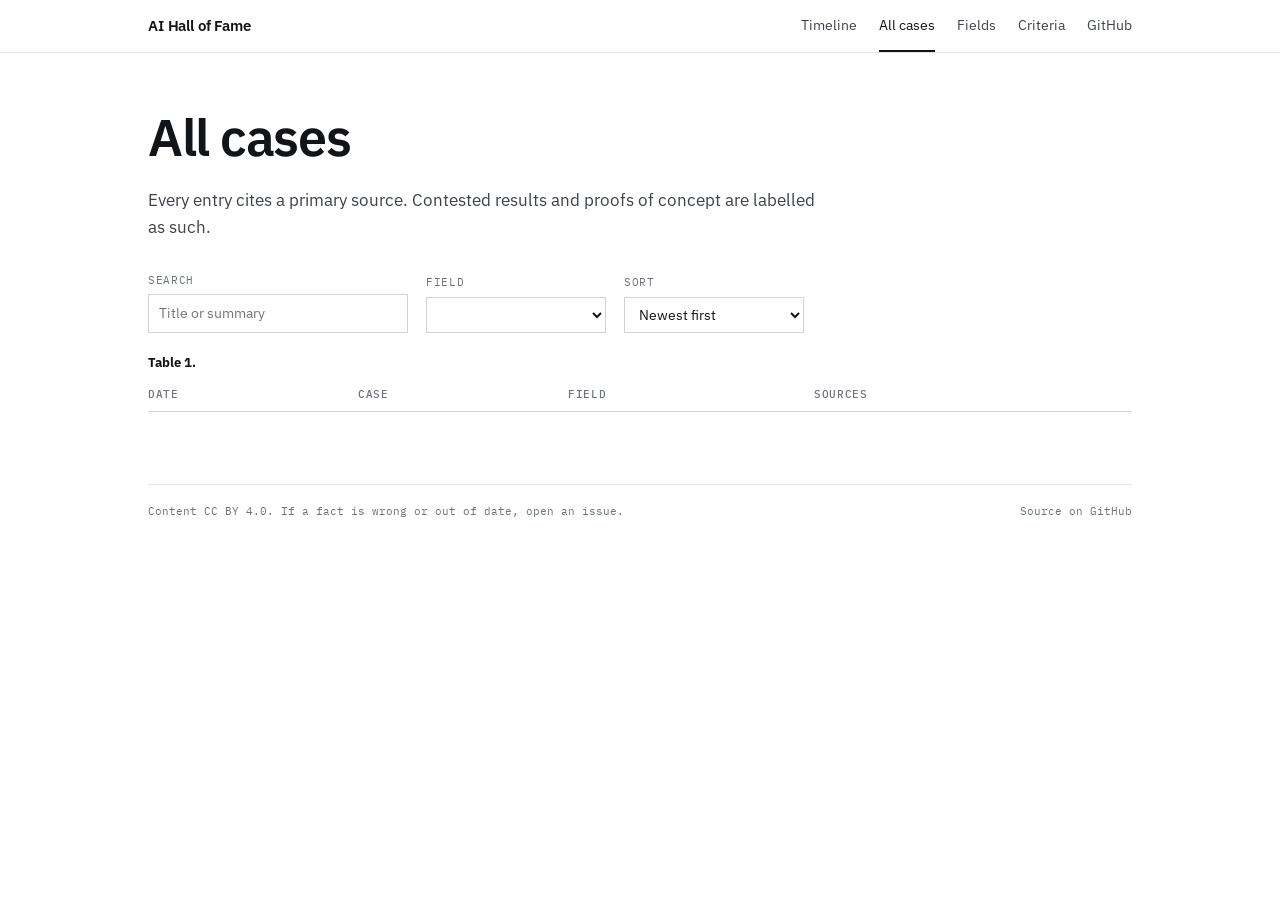
==== commit 39961766: "Site: top bar layout, IBM Plex type, numbered figure and tables Replaces the left sidebar with a top" ====
--- a/site/explore.html
+++ b/site/explore.html
@@ -5,45 +5,42 @@
 <meta name="viewport" content="width=device-width,initial-scale=1">
 <title>All cases — AI Hall of Fame</title>
 <meta name="description" content="Every entry in the AI Hall of Fame, filterable by field and searchable by keyword.">
-<link rel="icon" href="data:image/svg+xml,%3Csvg xmlns='http://www.w3.org/2000/svg' viewBox='0 0 16 16'%3E%3Crect width='16' height='16' fill='%23fbfaf7'/%3E%3Crect x='4' y='4' width='8' height='8' fill='%231a1a1a'/%3E%3C/svg%3E">
+<link rel="icon" href="data:image/svg+xml,%3Csvg xmlns='http://www.w3.org/2000/svg' viewBox='0 0 16 16'%3E%3Crect width='16' height='16' fill='%23ffffff'/%3E%3Crect x='2' y='11' width='3' height='3' fill='%23111418'/%3E%3Crect x='6.5' y='8' width='3' height='6' fill='%23111418'/%3E%3Crect x='11' y='2' width='3' height='12' fill='%231f4fd6'/%3E%3C/svg%3E">
 <link rel="preconnect" href="https://fonts.googleapis.com"><link rel="preconnect" href="https://fonts.gstatic.com" crossorigin>
-<link href="https://fonts.googleapis.com/css2?family=Inter:wght@400;500;600&family=JetBrains+Mono:wght@400;500;600&display=swap" rel="stylesheet">
+<link href="https://fonts.googleapis.com/css2?family=IBM+Plex+Sans:wght@400;500;600&family=IBM+Plex+Mono:wght@400;500;600&display=swap" rel="stylesheet">
 <link rel="stylesheet" href="assets/site.css">
 </head>
 <body>
-<aside class="side-nav">
-  <a class="logo" href="./" aria-label="AI Hall of Fame">■</a>
+<header class="top"><div class="wrap">
+  <a class="wordmark" href="./">AI Hall of Fame</a>
   <nav aria-label="Site">
-    <a href="./">Home</a>
     <a href="./#timeline">Timeline</a>
     <a href="explore.html" aria-current="page">All cases</a>
     <a href="./#fields">Fields</a>
     <a href="./#criteria">Criteria</a>
-    <a href="./#contribute">Contribute</a>
+    <a href="https://github.com/adamghaida/ai-hall-of-fame" target="_blank" rel="noopener">GitHub</a>
   </nav>
-  <div class="side-foot"><a class="btn" href="https://github.com/adamghaida/ai-hall-of-fame" target="_blank" rel="noopener">GitHub</a></div>
-</aside>
+</div></header>
 
-<main class="content">
-<section>
-  <span class="num">01</span>
+<main class="wrap">
+<div class="head">
   <h1 id="h1">All cases</h1>
   <p class="lede" id="lede">Every entry cites a primary source. Contested results and proofs of concept are labelled as such.</p>
-
-  <div class="controls" role="search">
-    <label class="field">Search<input id="q" type="search" placeholder="Title or summary" autocomplete="off"></label>
-    <label class="field">Field<select id="field"></select></label>
-    <label class="field">Sort<select id="sort"><option value="new">Newest first</option><option value="old">Oldest first</option><option value="az">A to Z</option></select></label>
-  </div>
-  <p class="count" id="count"></p>
-  <div class="tbl-wrap"><table class="tbl">
-    <thead><tr><th>Date</th><th>Case</th><th class="hide-sm">Field</th><th class="hide-sm">Sources</th></tr></thead>
-    <tbody id="tbody"></tbody>
-  </table></div>
-  <p class="empty" id="empty" hidden>Nothing matches. Try fewer words, or set the field to All.</p>
-</section>
+</div>
+<div class="controls" role="search">
+  <label class="field">Search<input id="q" type="search" placeholder="Title or summary" autocomplete="off"></label>
+  <label class="field">Field<select id="field"></select></label>
+  <label class="field">Sort<select id="sort"><option value="new">Newest first</option><option value="old">Oldest first</option><option value="az">A to Z</option></select></label>
+</div>
+<p class="tcap"><b>Table 1.</b> <span id="count"></span></p>
+<div class="tbl-wrap"><table class="tbl">
+  <thead><tr><th>Date</th><th>Case</th><th class="hide-sm">Field</th><th class="hide-sm">Sources</th></tr></thead>
+  <tbody id="tbody"></tbody>
+</table></div>
+<p class="empty" id="empty" hidden>Nothing matches. Try fewer words, or set the field to All.</p>
 <footer class="foot">
   <span>Content <a href="https://creativecommons.org/licenses/by/4.0/" target="_blank" rel="noopener">CC BY 4.0</a>. If a fact is wrong or out of date, <a href="https://github.com/adamghaida/ai-hall-of-fame/issues" target="_blank" rel="noopener">open an issue</a>.</span>
+  <span><a href="https://github.com/adamghaida/ai-hall-of-fame" target="_blank" rel="noopener">Source on GitHub</a></span>
 </footer>
 </main>
 <script>
@@ -66,7 +63,7 @@
     const f = db.fields.find(x => x.slug === field);
     $('h1').textContent = f ? f.name : 'All cases';
     $('lede').textContent = f ? f.description : 'Every entry cites a primary source. Contested results and proofs of concept are labelled as such.';
-    $('count').textContent = `${list.length} of ${db.entries.length} cases`;
+    $('count').textContent = `${list.length} of ${db.entries.length} cases${f ? ', ' + f.name : ''}${needle ? ', matching "' + q.trim() + '"' : ''}.`;
     $('tbody').innerHTML = list.map(e => `<tr>
       <td class="n">${esc(e.when.split('·')[0].trim())}</td>
       <td><a class="t" href="${e.url}">${esc(e.title)}</a><span class="sum">${esc(strip(e.hook))}</span></td>
--- a/site/assets/site.css
+++ b/site/assets/site.css
@@ -1,155 +1,144 @@
-/* AI Hall of Fame. Plain research-page style: off-white ground, left nav, numbered sections. */
+/* AI Hall of Fame. Plain, paper-like: white ground, top bar, numbered figures and tables, one link colour. */
 :root{
-  --bg:#fbfaf7; --panel:#ffffff; --line:#e6e3dc; --line-2:#d9d6ce;
-  --text:#1a1a1a; --text-2:#444; --muted:#6f6d68; --faint:#a3a19b;
-  --accent:#d24a1f; --accent-2:#b53d17;
-  --sans:'Inter',-apple-system,BlinkMacSystemFont,'Segoe UI',Helvetica,Arial,sans-serif;
-  --mono:'JetBrains Mono',ui-monospace,SFMono-Regular,Menlo,Consolas,monospace;
-  --nav:200px; --content:1000px; --prose:720px;
+  --bg:#ffffff; --panel:#f7f8fa; --line:#e3e6ea; --line-2:#cfd4da;
+  --text:#111418; --text-2:#3c434c; --muted:#6b7280; --faint:#a6adb7;
+  --link:#1f4fd6; --link-2:#163ca6;
+  --sans:'IBM Plex Sans',-apple-system,BlinkMacSystemFont,'Segoe UI',Helvetica,Arial,sans-serif;
+  --mono:'IBM Plex Mono',ui-monospace,SFMono-Regular,Menlo,Consolas,monospace;
+  --wide:1040px; --prose:680px;
 }
 *{box-sizing:border-box}
 html{-webkit-text-size-adjust:100%}
-body{margin:0;background:var(--bg);color:var(--text);font-family:var(--sans);font-size:15px;line-height:1.6;-webkit-font-smoothing:antialiased}
-a{color:var(--accent);text-decoration:none}
-a:hover{color:var(--accent-2);text-decoration:underline;text-underline-offset:2px}
+body{margin:0;background:var(--bg);color:var(--text);font-family:var(--sans);font-size:15.5px;line-height:1.6;-webkit-font-smoothing:antialiased}
+a{color:var(--link);text-decoration:none}
+a:hover{color:var(--link-2);text-decoration:underline;text-underline-offset:2px}
 img{max-width:100%}
-:focus-visible{outline:2px solid var(--accent);outline-offset:2px}
+:focus-visible{outline:2px solid var(--link);outline-offset:2px}
 .sr{position:absolute;width:1px;height:1px;overflow:hidden;clip:rect(0 0 0 0)}
-.mono{font-family:var(--mono)}
 h1,h2,h3,h4{font-weight:600;letter-spacing:-.01em;margin:0}
+.wrap{max-width:var(--wide);margin:0 auto;padding:0 28px}
+@media (max-width:600px){.wrap{padding:0 18px}}
 
-/* ---------- left nav ---------- */
-.side-nav{position:fixed;top:0;left:0;bottom:0;width:var(--nav);border-right:1px solid var(--line);padding:30px 24px 24px;display:flex;flex-direction:column;background:var(--bg);z-index:10}
-.logo{display:block;width:24px;height:24px;margin:0 0 30px;color:var(--text);font-size:22px;line-height:24px;text-decoration:none}
-.logo:hover{text-decoration:none;color:var(--accent)}
-.side-nav nav{display:flex;flex-direction:column;gap:11px}
-.side-nav nav a{color:var(--text-2);font-size:14px;position:relative;text-decoration:none;line-height:1.3}
-.side-nav nav a:hover{color:var(--text)}
-.side-nav nav a[aria-current]{color:var(--text);font-weight:600}
-.side-nav nav a[aria-current]::before{content:"";position:absolute;left:-24px;top:1px;bottom:1px;width:2px;background:var(--text)}
-.side-nav .sub{margin-top:18px;padding-top:16px;border-top:1px solid var(--line)}
-.side-nav .sub a{font-size:13px;color:var(--muted)}
-.side-foot{margin-top:auto}
-.btn{display:inline-block;font-size:13px;border:1px solid var(--line-2);background:var(--panel);color:var(--text);padding:6px 12px;border-radius:3px;text-decoration:none}
-.btn:hover{border-color:var(--text);text-decoration:none;color:var(--text)}
-.content{margin-left:var(--nav);padding:36px 48px 96px;max-width:calc(var(--nav) + var(--content) + 96px)}
-@media (max-width:860px){
-  .side-nav{position:sticky;top:0;bottom:auto;width:auto;border-right:0;border-bottom:1px solid var(--line);flex-direction:row;align-items:center;gap:18px;padding:12px 20px;overflow-x:auto;white-space:nowrap}
-  .logo{margin:0}
-  .side-nav nav{flex-direction:row;gap:16px}
-  .side-nav nav a[aria-current]::before{left:0;right:0;top:auto;bottom:-13px;width:auto;height:2px}
-  .side-nav .sub{margin:0;padding:0;border:0;display:flex;gap:16px}
-  .side-foot{margin-left:auto}
-  .content{margin-left:0;padding:24px 20px 72px}
-}
+/* ---------- top bar ---------- */
+.top{border-bottom:1px solid var(--line);background:var(--bg);position:sticky;top:0;z-index:10}
+.top .wrap{display:flex;align-items:center;justify-content:space-between;height:52px;gap:20px}
+.wordmark{font-weight:600;font-size:15px;color:var(--text);letter-spacing:-.01em;white-space:nowrap}
+.wordmark:hover{text-decoration:none;color:var(--link)}
+.top nav{display:flex;gap:22px;font-size:14px;overflow-x:auto;white-space:nowrap}
+.top nav a{color:var(--text-2);padding:14px 0;border-bottom:2px solid transparent}
+.top nav a:hover{color:var(--text);text-decoration:none}
+.top nav a[aria-current]{color:var(--text);border-bottom-color:var(--text)}
+@media (max-width:600px){.top nav{gap:14px;font-size:13px}}
+
+/* ---------- page header ---------- */
+.head{padding:56px 0 8px}
+h1{font-size:clamp(34px,5vw,52px);line-height:1.08;letter-spacing:-.025em}
+.metaline{font-family:var(--mono);font-size:12px;color:var(--muted);margin:16px 0 0;display:flex;flex-wrap:wrap;gap:6px 0}
+.metaline span+span::before{content:"·";margin:0 10px;color:var(--faint)}
+.lede{font-size:17px;color:var(--text-2);max-width:var(--prose);margin:22px 0 0;line-height:1.55}
 
 /* ---------- sections ---------- */
-section{margin:0 0 64px;scroll-margin-top:24px}
-.num{font-family:var(--mono);font-size:11px;color:var(--muted);letter-spacing:.04em;display:block;margin-bottom:6px}
-h1{font-size:clamp(40px,6vw,64px);line-height:1.02;letter-spacing:-.03em;font-weight:600}
-.byline{font-family:var(--mono);font-size:12px;color:var(--muted);margin:14px 0 0;letter-spacing:.02em}
-h2{font-size:22px;line-height:1.25}
-h2 .num{display:inline;margin:0 12px 0 0;vertical-align:middle}
-.lede{font-size:16px;color:var(--text-2);max-width:var(--prose);margin:20px 0 0}
+section{padding:44px 0 0;scroll-margin-top:64px}
+.sec-head{display:flex;justify-content:space-between;align-items:baseline;gap:24px;flex-wrap:wrap;padding-bottom:10px;border-bottom:1px solid var(--text);margin-bottom:16px}
+.sec-head h2{font-size:20px}
+.sec-head p{margin:0;font-size:13px;color:var(--muted);max-width:560px}
 .prose{max-width:var(--prose);color:var(--text-2)}
 .prose p{margin:0 0 14px}
 .prose strong{color:var(--text);font-weight:600}
-.prose h2{color:var(--text);font-size:19px;margin:34px 0 10px}
-.prose h3{color:var(--text);font-size:16px;margin:26px 0 8px}
+.prose h2{color:var(--text);font-size:18px;margin:32px 0 10px}
+.prose h3{color:var(--text);font-size:16px;margin:24px 0 8px}
 .prose ul,.prose ol{padding-left:22px;margin:0 0 14px}
 .prose li{margin:0 0 6px}
 .prose blockquote{margin:0 0 14px;padding:0 0 0 14px;border-left:2px solid var(--line-2);color:var(--muted)}
-.prose code{font-family:var(--mono);font-size:.86em;background:#f1efe9;padding:1px 4px;border-radius:2px;color:var(--text)}
-.prose pre{background:var(--panel);border:1px solid var(--line);border-radius:3px;padding:14px 16px;overflow:auto;font-size:12.5px;line-height:1.55;margin:0 0 16px;position:relative;color:var(--text)}
-.prose pre code{background:none;padding:0;font-size:inherit}
+.prose code{font-family:var(--mono);font-size:.86em;background:var(--panel);border:1px solid var(--line);padding:0 4px;border-radius:2px;color:var(--text)}
+.prose pre{background:var(--panel);border:1px solid var(--line);padding:14px 16px;overflow:auto;font-size:12.5px;line-height:1.55;margin:0 0 16px;position:relative;color:var(--text)}
+.prose pre code{background:none;border:0;padding:0;font-size:inherit}
 .prose .table-wrap{overflow-x:auto;margin:0 0 16px}
 .prose table{border-collapse:collapse;width:100%;font-size:14px}
 .prose th,.prose td{text-align:left;padding:7px 10px 7px 0;border-bottom:1px solid var(--line);vertical-align:top}
 .prose th{font-family:var(--mono);font-size:11px;font-weight:500;color:var(--muted);text-transform:uppercase;letter-spacing:.06em}
 .prose hr{border:0;border-top:1px solid var(--line);margin:24px 0}
-.section-head{display:flex;justify-content:space-between;align-items:baseline;gap:20px;flex-wrap:wrap;margin-bottom:18px}
-.section-head p{margin:0;font-size:13px;color:var(--muted);max-width:520px}
 
 /* ---------- figure ---------- */
-.figure{background:var(--panel);border:1px solid var(--line);border-radius:3px;padding:18px 20px 12px;margin:28px 0 0}
+.figure{margin:32px 0 0;padding:0}
+.figure .plot{border:1px solid var(--line);background:var(--bg);padding:16px 16px 10px}
 .figure svg{display:block;width:100%;height:190px;overflow:visible}
 .figure .axis{stroke:var(--line-2);stroke-width:1}
 .figure .tick{stroke:var(--line-2)}
 .figure .yr{font-family:var(--mono);font-size:11px;fill:var(--muted)}
 .figure .m{cursor:pointer}
 .figure .m.achievement rect{fill:var(--text)}
-.figure .m.launch circle{fill:var(--panel);stroke:var(--text);stroke-width:1.3}
-.figure .m.prize path{fill:var(--accent)}
+.figure .m.launch circle{fill:var(--bg);stroke:var(--text);stroke-width:1.3}
+.figure .m.prize path{fill:var(--link)}
 .figure .m.origin circle{fill:var(--faint)}
-.figure .m:hover rect,.figure .m.active rect{fill:var(--accent)}
-.figure .m:hover circle,.figure .m.active circle{stroke:var(--accent);stroke-width:1.3}
-.figure .m:hover path,.figure .m.active path{fill:var(--accent-2)}
+.figure .m:hover rect,.figure .m.active rect,.figure .m:hover path,.figure .m.active path{fill:var(--link)}
+.figure .m:hover circle,.figure .m.active circle{stroke:var(--link);stroke-width:1.5}
 .figure .callout{font-family:var(--mono);font-size:11px;fill:var(--muted)}
-.figure .callout .n{fill:var(--accent);font-weight:600}
-.figure .brace{stroke:var(--accent);fill:none;stroke-width:1}
-.figcap{display:flex;flex-wrap:wrap;gap:6px 22px;align-items:baseline;font-family:var(--mono);font-size:11px;color:var(--muted);margin:12px 0 0;padding-top:12px;border-top:1px solid var(--line)}
-.figcap b{color:var(--text);font-weight:600}
+.figure .callout .n{fill:var(--link);font-weight:600}
+.figure .brace{stroke:var(--link);fill:none;stroke-width:1}
+.figcap{font-size:13px;color:var(--text-2);margin:10px 0 0;max-width:var(--wide);line-height:1.5}
+.figcap b{color:var(--text)}
+.legend{display:flex;flex-wrap:wrap;gap:6px 18px;font-family:var(--mono);font-size:11px;color:var(--muted);margin-top:6px}
 .k{display:inline-flex;align-items:center;gap:7px}
 .k i{display:inline-block;width:9px;height:9px;flex:none}
 .k.ach i{background:var(--text)}
-.k.lau i{border:1.3px solid var(--text);border-radius:50%;background:var(--panel)}
-.k.pri i{background:var(--accent);transform:rotate(45deg) scale(.85)}
+.k.lau i{border:1.3px solid var(--text);border-radius:50%;background:var(--bg)}
+.k.pri i{background:var(--link);transform:rotate(45deg) scale(.85)}
 .k.ori i{background:var(--faint);border-radius:50%;width:6px;height:6px}
 
-/* ---------- timeline rows ---------- */
-.rows{border-top:1px solid var(--line)}
-.yr-sep{font-family:var(--mono);font-size:11px;color:var(--muted);padding:22px 0 6px;letter-spacing:.06em}
-.row{display:grid;grid-template-columns:96px minmax(0,1fr);gap:0 20px;padding:14px 0;border-bottom:1px solid var(--line)}
-.row-date{font-family:var(--mono);font-size:12px;color:var(--muted);padding-top:3px;white-space:nowrap}
-.row h3{font-size:15.5px;line-height:1.35;font-weight:600;color:var(--text)}
-.row h3 a{color:inherit}
-.row h3 a:hover{color:var(--accent);text-decoration:none}
-.row p{margin:4px 0 6px;color:var(--text-2);max-width:var(--prose);font-size:14.5px}
-.row-links{font-size:12.5px;color:var(--muted);display:flex;gap:14px;flex-wrap:wrap}
-.tag{display:inline-block;font-family:var(--mono);font-size:10px;letter-spacing:.06em;text-transform:uppercase;color:var(--muted);border:1px solid var(--line-2);padding:1px 5px;border-radius:2px;margin-left:8px;vertical-align:middle;font-weight:500}
-.row.origin h3,.row.launch h3{font-weight:500}
-@media (max-width:600px){.row{grid-template-columns:1fr;gap:2px}.row-date{padding:0}}
-
-/* ---------- tables (fields, cases, sources) ---------- */
-.tbl{width:100%;border-collapse:collapse;font-size:14px}
-.tbl th{font-family:var(--mono);font-size:11px;font-weight:500;color:var(--muted);text-transform:uppercase;letter-spacing:.06em;text-align:left;padding:0 12px 8px 0;border-bottom:1px solid var(--line-2)}
-.tbl td{padding:10px 12px 10px 0;border-bottom:1px solid var(--line);vertical-align:top}
+/* ---------- tables ---------- */
+.tbl-wrap{overflow-x:auto}
+.tbl{width:100%;border-collapse:collapse;font-size:14.5px}
+.tbl th{font-family:var(--mono);font-size:11px;font-weight:500;color:var(--muted);text-transform:uppercase;letter-spacing:.06em;text-align:left;padding:0 14px 8px 0;border-bottom:1px solid var(--line-2)}
+.tbl td{padding:11px 14px 11px 0;border-bottom:1px solid var(--line);vertical-align:top}
 .tbl td.n{font-family:var(--mono);font-size:12px;color:var(--muted);white-space:nowrap}
 .tbl a.t{color:var(--text);font-weight:600}
-.tbl a.t:hover{color:var(--accent);text-decoration:none}
-.tbl .sum{display:block;color:var(--text-2);margin-top:3px;max-width:640px}
-.tbl-wrap{overflow-x:auto}
-@media (max-width:700px){.tbl .hide-sm{display:none}}
+.tbl a.t:hover{color:var(--link);text-decoration:none}
+.tbl .sum{display:block;color:var(--text-2);margin-top:3px;max-width:640px;font-size:14px}
+.tbl tr.yr td{padding:22px 0 6px;font-family:var(--mono);font-size:12px;color:var(--text);font-weight:600;border-bottom:1px solid var(--line-2);letter-spacing:.04em}
+.tbl .lnk{white-space:nowrap;font-size:13px}
+.tbl .lnk a{display:block}
+.tag{display:inline-block;font-family:var(--mono);font-size:10px;letter-spacing:.06em;text-transform:uppercase;color:var(--muted);border:1px solid var(--line-2);padding:1px 5px;margin-left:8px;vertical-align:middle;font-weight:500}
+.tbl tr.launch a.t,.tbl tr.origin a.t,.tbl tr.launch .t,.tbl tr.origin .t{font-weight:500}
+.tcap{font-size:13px;color:var(--text-2);margin:0 0 12px}
+.tcap b{color:var(--text)}
+@media (max-width:700px){.hide-sm{display:none}.tbl .lnk{white-space:normal}}
 
 /* ---------- controls (explore) ---------- */
-.controls{display:flex;flex-wrap:wrap;gap:14px 18px;align-items:end;margin:22px 0 18px}
-.field{display:flex;flex-direction:column;gap:5px;font-size:12.5px;color:var(--text-2)}
-.field input,.field select{font:inherit;font-size:14px;color:var(--text);background:var(--panel);border:1px solid var(--line-2);border-radius:3px;padding:7px 10px;min-width:180px}
+.controls{display:flex;flex-wrap:wrap;gap:14px 18px;align-items:end;margin:24px 0 20px}
+.field{display:flex;flex-direction:column;gap:5px;font-family:var(--mono);font-size:11px;color:var(--muted);text-transform:uppercase;letter-spacing:.06em}
+.field input,.field select{font:inherit;font-family:var(--sans);font-size:14px;text-transform:none;letter-spacing:0;color:var(--text);background:var(--bg);border:1px solid var(--line-2);padding:7px 10px;min-width:180px;border-radius:0}
 .field input{min-width:260px}
 .field input:focus,.field select:focus{outline:none;border-color:var(--text)}
 .count{font-family:var(--mono);font-size:11px;color:var(--muted);margin:0 0 10px;letter-spacing:.04em}
 .empty{padding:30px 0;color:var(--muted);font-size:14px}
 
 /* ---------- entry page ---------- */
-.crumbs{font-family:var(--mono);font-size:11px;color:var(--muted);margin:0 0 18px;display:flex;gap:8px;flex-wrap:wrap}
+.crumbs{font-family:var(--mono);font-size:11px;color:var(--muted);margin:0 0 20px;display:flex;gap:8px;flex-wrap:wrap}
 .crumbs a{color:var(--muted)}
-.crumbs a:hover{color:var(--accent)}
-.entry-title{font-size:clamp(28px,4vw,40px);line-height:1.12;letter-spacing:-.02em;max-width:820px}
-.meta{font-family:var(--mono);font-size:12px;color:var(--muted);margin:14px 0 0}
-.hook{font-size:16.5px;color:var(--text-2);max-width:var(--prose);margin:18px 0 0;padding:0 0 0 14px;border-left:2px solid var(--accent)}
-.entry-sections{margin-top:44px}
-.copy-btn{position:absolute;top:8px;right:8px;font:500 11px var(--mono);background:var(--panel);border:1px solid var(--line-2);color:var(--text);padding:4px 8px;border-radius:3px;cursor:pointer}
+.crumbs a:hover{color:var(--link)}
+.entry-title{font-size:clamp(26px,3.6vw,38px);line-height:1.15;letter-spacing:-.02em;max-width:820px}
+.hook{font-size:16.5px;color:var(--text-2);max-width:var(--prose);margin:20px 0 0;padding:14px 16px;background:var(--panel);border:1px solid var(--line)}
+.entry-grid{display:grid;grid-template-columns:minmax(0,1fr) 220px;gap:56px;align-items:start}
+.toc{position:sticky;top:72px;font-size:13px;padding-top:44px}
+.toc h4{font-family:var(--mono);font-size:11px;font-weight:500;color:var(--muted);text-transform:uppercase;letter-spacing:.06em;margin:0 0 10px}
+.toc ol{list-style:none;margin:0 0 24px;padding:0;border-left:1px solid var(--line)}
+.toc li a{display:block;padding:4px 0 4px 12px;color:var(--text-2);margin-left:-1px;border-left:1px solid transparent}
+.toc li a:hover{color:var(--text);text-decoration:none}
+.toc li a[aria-current]{color:var(--text);border-left-color:var(--text);font-weight:500}
+@media (max-width:900px){.entry-grid{grid-template-columns:1fr}.toc{display:none}}
+.copy-btn{position:absolute;top:8px;right:8px;font:500 11px var(--mono);background:var(--bg);border:1px solid var(--line-2);color:var(--text);padding:4px 8px;cursor:pointer}
 .copy-btn:hover{border-color:var(--text)}
-.src-tbl td:first-child{width:40%}
+.src-tbl td:first-child{width:46%}
 .src-tbl .dom{font-family:var(--mono);font-size:11.5px;color:var(--muted)}
 .more-list{margin:0;padding:0;list-style:none;max-width:var(--prose)}
-.more-list li{display:grid;grid-template-columns:110px 1fr;gap:16px;padding:9px 0;border-bottom:1px solid var(--line);font-size:14px}
+.more-list li{display:grid;grid-template-columns:120px 1fr;gap:16px;padding:9px 0;border-bottom:1px solid var(--line);font-size:14px}
 .more-list .w{font-family:var(--mono);font-size:12px;color:var(--muted)}
 .more-list a{color:var(--text);font-weight:500}
-.more-list a:hover{color:var(--accent)}
+.more-list a:hover{color:var(--link)}
 
 /* ---------- footer ---------- */
-.foot{border-top:1px solid var(--line);padding-top:18px;font-family:var(--mono);font-size:11px;color:var(--muted);display:flex;justify-content:space-between;gap:16px;flex-wrap:wrap}
+.foot{margin-top:72px;border-top:1px solid var(--line);padding:18px 0 48px;font-family:var(--mono);font-size:11px;color:var(--muted);display:flex;justify-content:space-between;gap:16px;flex-wrap:wrap}
 .foot a{color:var(--muted)}
-.foot a:hover{color:var(--accent)}
+.foot a:hover{color:var(--link)}
 @media (prefers-reduced-motion:no-preference){.figure .m{opacity:0;animation:pop .3s ease-out forwards}@keyframes pop{to{opacity:1}}}
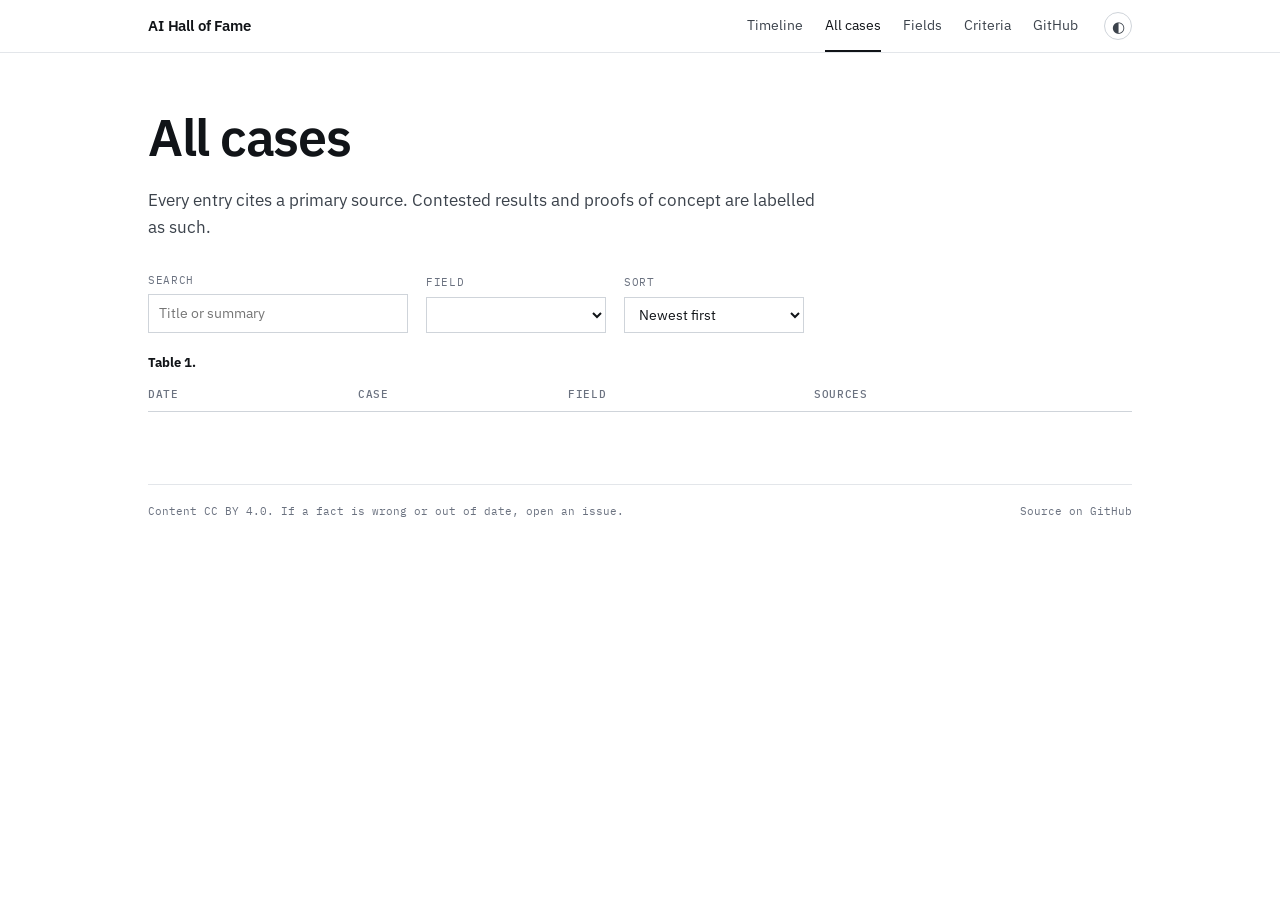
==== commit e4c15272: "Pages for every timeline moment, and a light/dark toggle across the site Timeline items that are not" ====
--- a/site/explore.html
+++ b/site/explore.html
@@ -6,6 +6,7 @@
 <title>All cases — AI Hall of Fame</title>
 <meta name="description" content="Every entry in the AI Hall of Fame, filterable by field and searchable by keyword.">
 <link rel="icon" href="data:image/svg+xml,%3Csvg xmlns='http://www.w3.org/2000/svg' viewBox='0 0 16 16'%3E%3Crect width='16' height='16' fill='%23ffffff'/%3E%3Crect x='2' y='11' width='3' height='3' fill='%23111418'/%3E%3Crect x='6.5' y='8' width='3' height='6' fill='%23111418'/%3E%3Crect x='11' y='2' width='3' height='12' fill='%231f4fd6'/%3E%3C/svg%3E">
+<script>try{var t=localStorage.getItem('hof-theme');if(t)document.documentElement.setAttribute('data-theme',t)}catch(e){}</script>
 <link rel="preconnect" href="https://fonts.googleapis.com"><link rel="preconnect" href="https://fonts.gstatic.com" crossorigin>
 <link href="https://fonts.googleapis.com/css2?family=IBM+Plex+Sans:wght@400;500;600&family=IBM+Plex+Mono:wght@400;500;600&display=swap" rel="stylesheet">
 <link rel="stylesheet" href="assets/site.css">
@@ -19,6 +20,7 @@
     <a href="./#fields">Fields</a>
     <a href="./#criteria">Criteria</a>
     <a href="https://github.com/adamghaida/ai-hall-of-fame" target="_blank" rel="noopener">GitHub</a>
+    <button class="themebtn" id="themebtn" aria-label="Toggle dark mode" title="Toggle dark mode">◐</button>
   </nav>
 </div></header>
 
@@ -43,6 +45,7 @@
   <span><a href="https://github.com/adamghaida/ai-hall-of-fame" target="_blank" rel="noopener">Source on GitHub</a></span>
 </footer>
 </main>
+<script src="assets/theme.js"></script>
 <script>
 (async function () {
   const db = await fetch('data/entries.json').then(r => r.json());
--- a/site/assets/site.css
+++ b/site/assets/site.css
@@ -6,6 +6,11 @@
   --sans:'IBM Plex Sans',-apple-system,BlinkMacSystemFont,'Segoe UI',Helvetica,Arial,sans-serif;
   --mono:'IBM Plex Mono',ui-monospace,SFMono-Regular,Menlo,Consolas,monospace;
   --wide:1040px; --prose:680px;
+}
+:root[data-theme=dark]{
+  --bg:#0F1319; --panel:#161B23; --line:#262D38; --line-2:#39424F;
+  --text:#E9ECF1; --text-2:#B4BCC8; --muted:#8791A1; --faint:#59637A;
+  --link:#8FB0F0; --link-2:#B7CCF7;
 }
 *{box-sizing:border-box}
 html{-webkit-text-size-adjust:100%}
@@ -28,6 +33,9 @@
 .top nav a{color:var(--text-2);padding:14px 0;border-bottom:2px solid transparent}
 .top nav a:hover{color:var(--text);text-decoration:none}
 .top nav a[aria-current]{color:var(--text);border-bottom-color:var(--text)}
+.themebtn{font:inherit;font-size:15px;line-height:1;color:var(--text-2);background:none;border:1px solid var(--line-2);border-radius:50%;width:28px;height:28px;cursor:pointer;padding:0;margin-left:4px;align-self:center}
+.themebtn:hover{color:var(--text);border-color:var(--text)}
+.themebtn[aria-pressed=true]{background:var(--text);color:var(--bg);border-color:var(--text)}
 @media (max-width:600px){.top nav{gap:14px;font-size:13px}}
 
 /* ---------- page header ---------- */
@@ -67,6 +75,7 @@
 .figure .tick{stroke:var(--line-2)}
 .figure .yr{font-family:var(--mono);font-size:11px;fill:var(--muted)}
 .figure .m{cursor:pointer}
+.figure .m.dim{opacity:.12}
 .figure .m.achievement rect{fill:var(--text)}
 .figure .m.launch circle{fill:var(--bg);stroke:var(--text);stroke-width:1.3}
 .figure .m.prize path{fill:var(--link)}
@@ -106,6 +115,7 @@
 
 /* ---------- controls (explore) ---------- */
 .controls{display:flex;flex-wrap:wrap;gap:14px 18px;align-items:end;margin:24px 0 20px}
+.tl-controls{margin:4px 0 18px}
 .field{display:flex;flex-direction:column;gap:5px;font-family:var(--mono);font-size:11px;color:var(--muted);text-transform:uppercase;letter-spacing:.06em}
 .field input,.field select{font:inherit;font-family:var(--sans);font-size:14px;text-transform:none;letter-spacing:0;color:var(--text);background:var(--bg);border:1px solid var(--line-2);padding:7px 10px;min-width:180px;border-radius:0}
 .field input{min-width:260px}
@@ -141,4 +151,3 @@
 .foot{margin-top:72px;border-top:1px solid var(--line);padding:18px 0 48px;font-family:var(--mono);font-size:11px;color:var(--muted);display:flex;justify-content:space-between;gap:16px;flex-wrap:wrap}
 .foot a{color:var(--muted)}
 .foot a:hover{color:var(--link)}
-@media (prefers-reduced-motion:no-preference){.figure .m{opacity:0;animation:pop .3s ease-out forwards}@keyframes pop{to{opacity:1}}}
